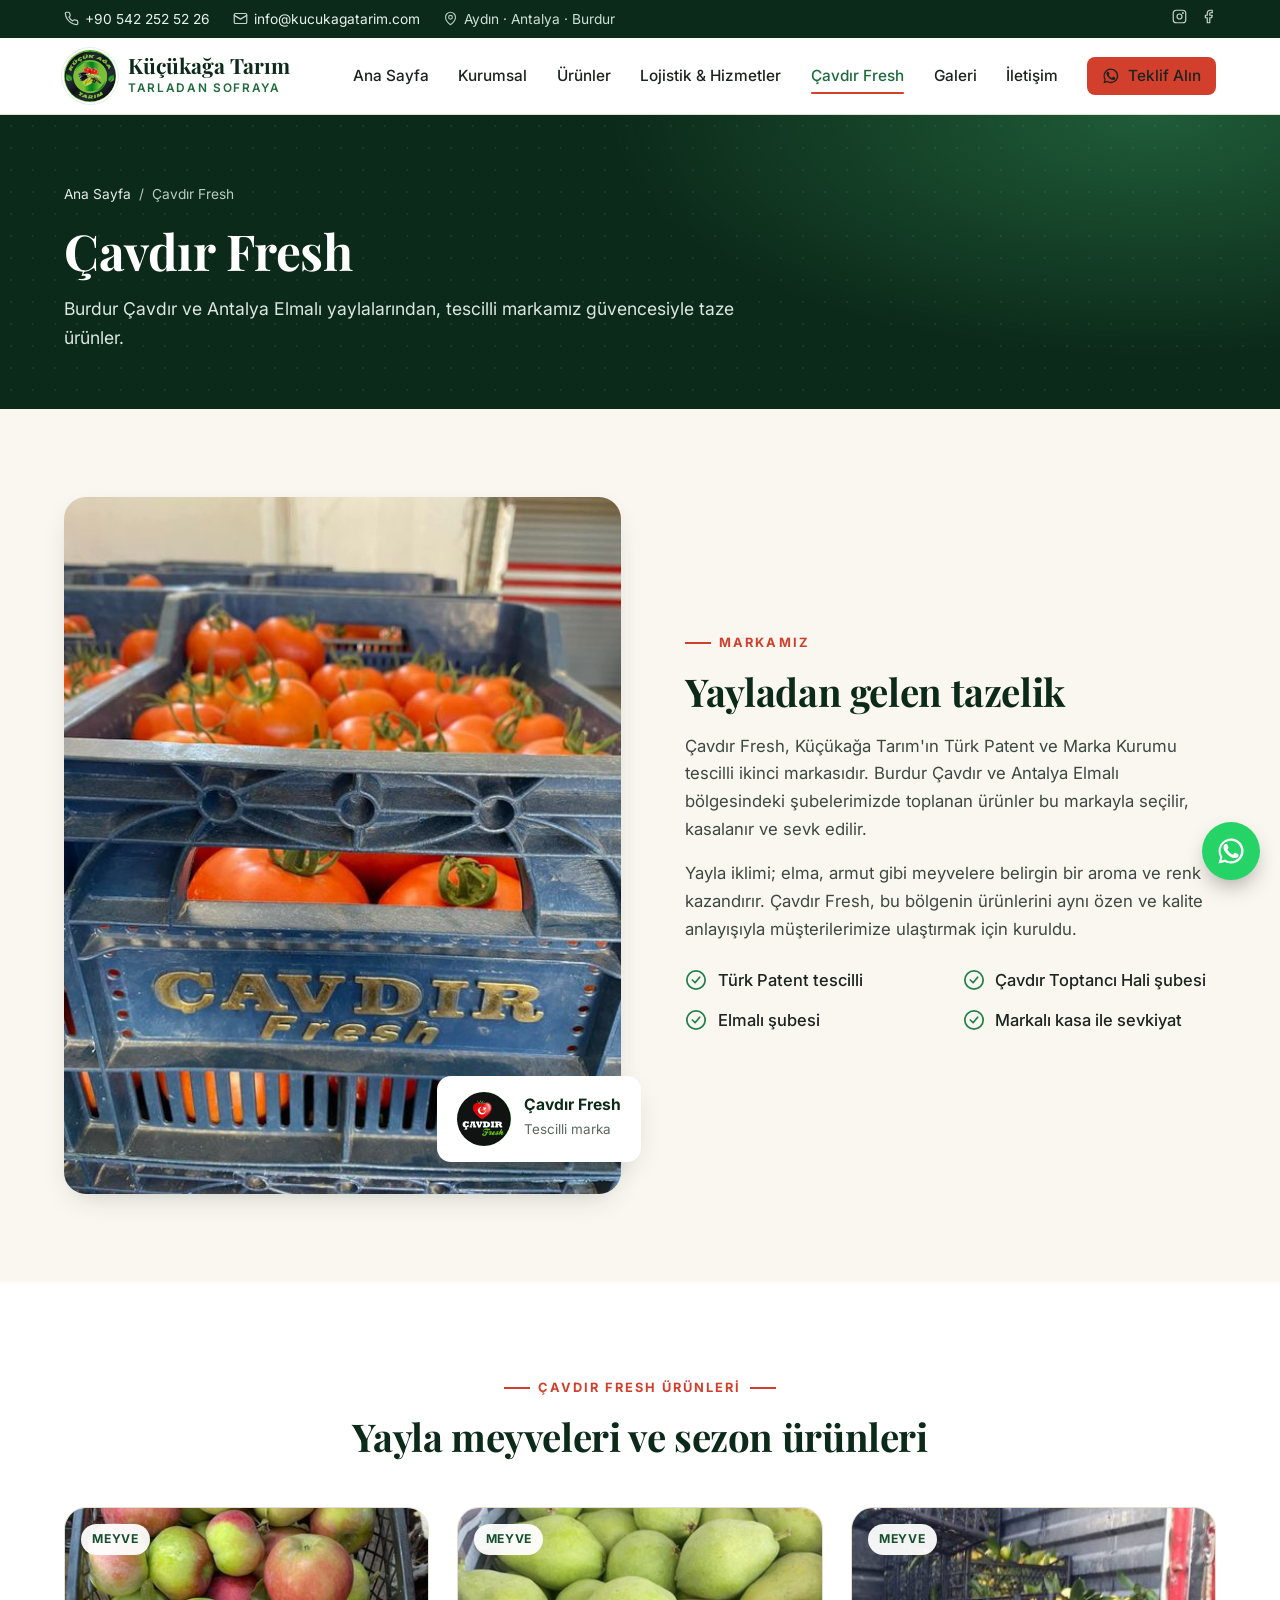
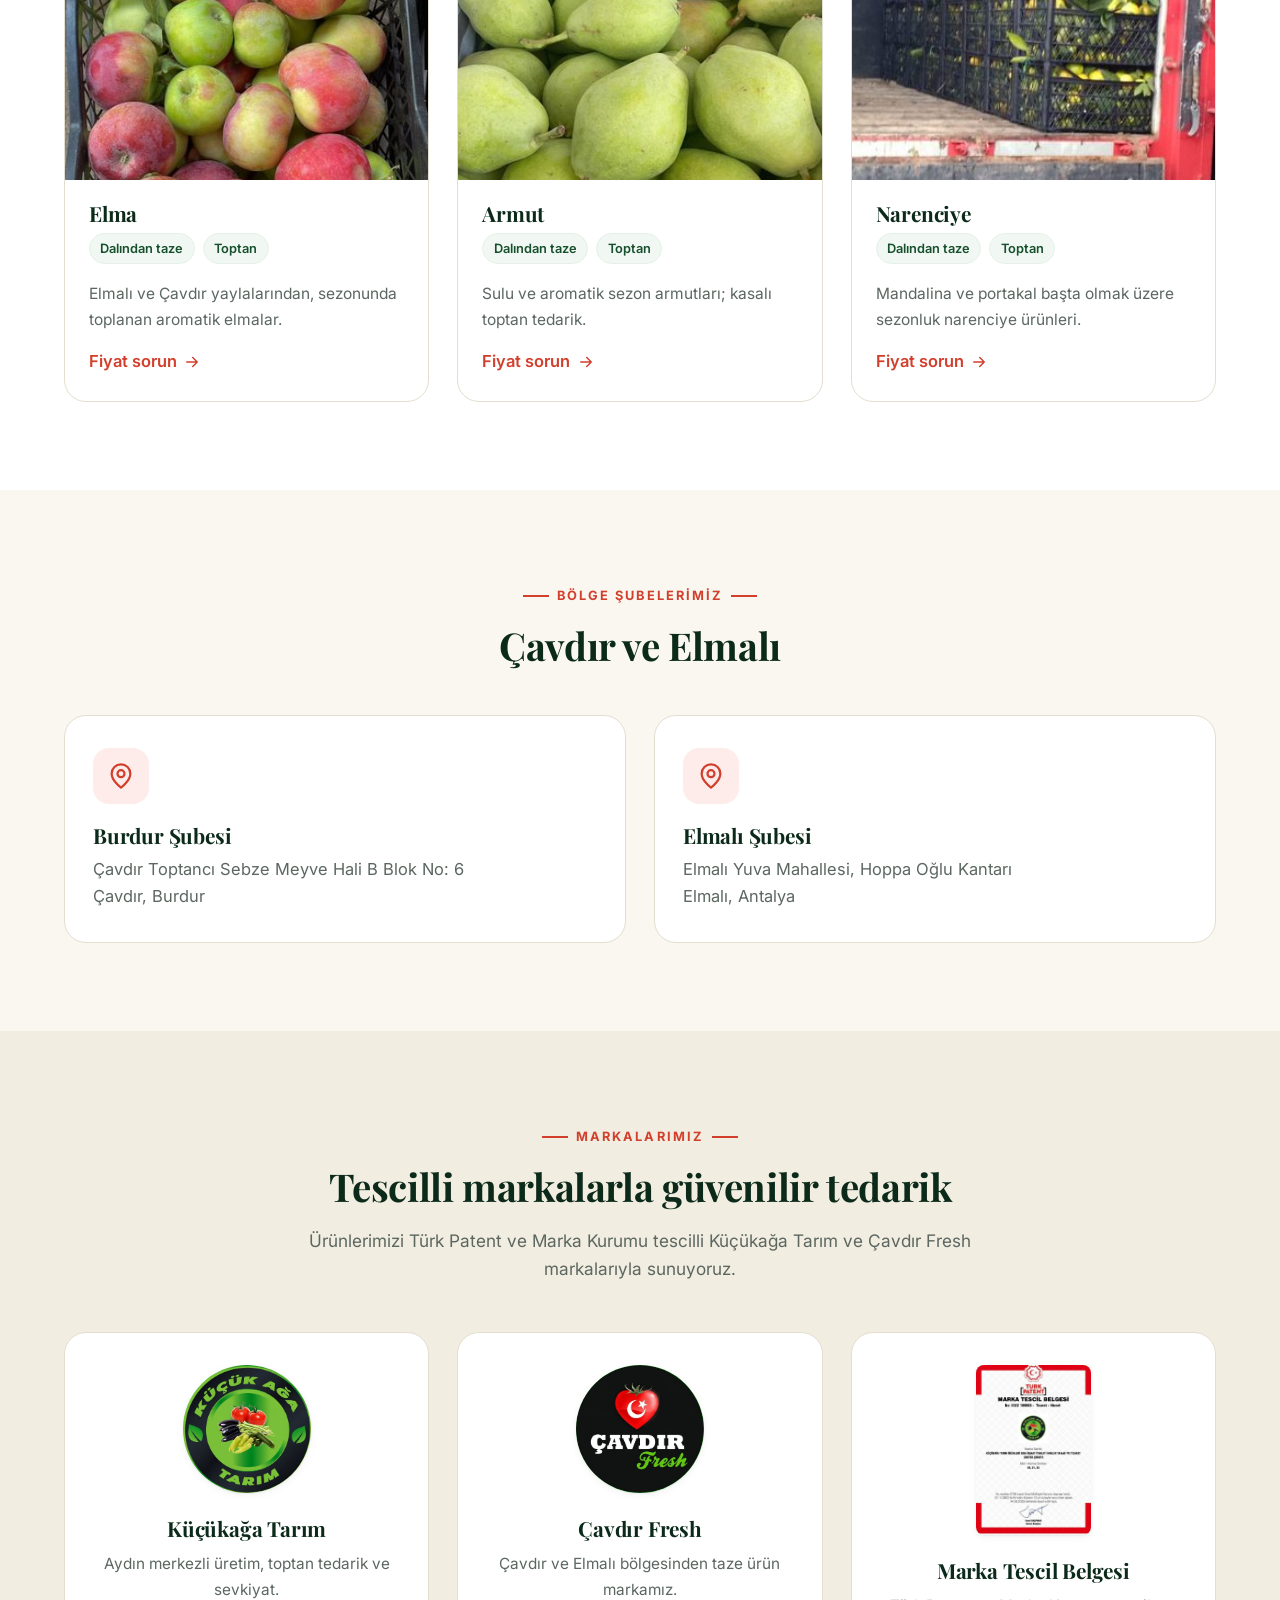
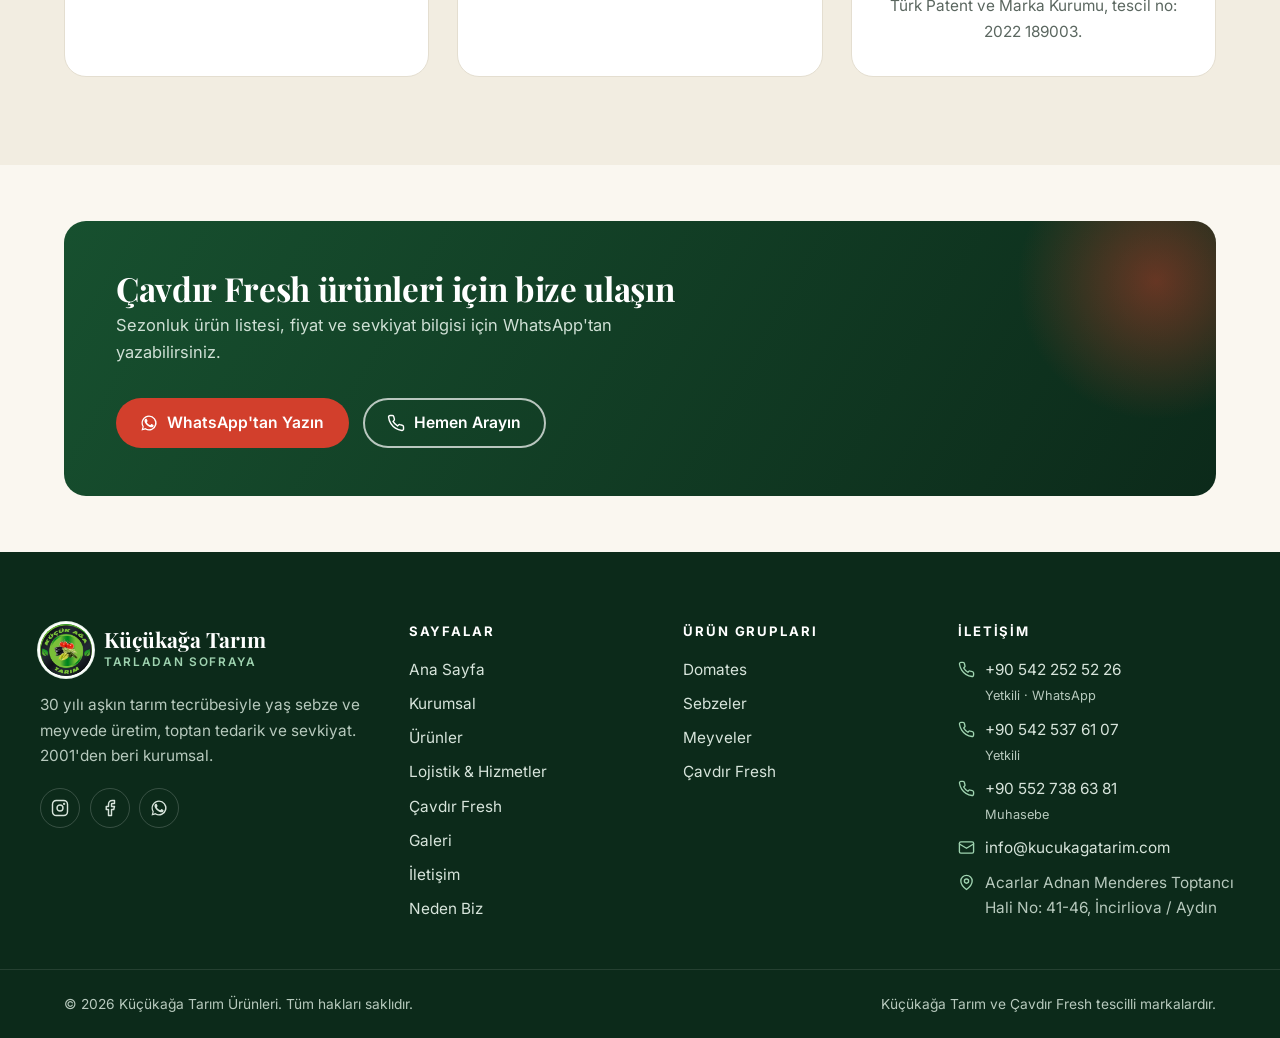
==== cavdir-fresh.html @ b888a911 "Kurumsal kimlik: Çavdır Fresh sayfası, araç filosu, yeni ürünler ve Facebook fotoğrafları - Ana sayf" ====
<!doctype html>
<html lang="tr" class="no-js">
<head>
  <meta charset="utf-8">
  <meta name="viewport" content="width=device-width, initial-scale=1">
  <title>Çavdır Fresh | Küçükağa Tarım&#x27;ın Tescilli Markası</title>
  <meta name="description" content="Çavdır Fresh: Burdur Çavdır ve Antalya Elmalı yaylalarından elma, armut ve sezon ürünleri. Küçükağa Tarım&#x27;ın Türk Patent tescilli markası.">
  <link rel="canonical" href="https://kucukagatarim.com/cavdir-fresh.html">
  <meta property="og:type" content="website">
  <meta property="og:locale" content="tr_TR">
  <meta property="og:site_name" content="Küçükağa Tarım">
  <meta property="og:title" content="Çavdır Fresh | Küçükağa Tarım&#x27;ın Tescilli Markası">
  <meta property="og:description" content="Çavdır Fresh: Burdur Çavdır ve Antalya Elmalı yaylalarından elma, armut ve sezon ürünleri. Küçükağa Tarım&#x27;ın Türk Patent tescilli markası.">
  <meta property="og:url" content="https://kucukagatarim.com/cavdir-fresh.html">
  <meta property="og:image" content="https://kucukagatarim.com/assets/img/cavdir-kasa.jpg">
  <meta name="twitter:card" content="summary_large_image">
  <meta name="theme-color" content="#123d26">
  <link rel="icon" href="logo.ico" sizes="any">
  <link rel="icon" href="assets/img/icon-192.png" type="image/png">
  <link rel="apple-touch-icon" href="assets/img/icon-180.png">
  <link rel="preconnect" href="https://fonts.googleapis.com">
  <link rel="preconnect" href="https://fonts.gstatic.com" crossorigin>
  <link rel="stylesheet" href="https://fonts.googleapis.com/css2?family=Inter:wght@400;500;600;700&family=Playfair+Display:ital,wght@0,600;0,700;1,600&display=swap">
  <link rel="stylesheet" href="assets/css/site.css?v=20261118">
  <script type="application/ld+json">{"@context": "https://schema.org", "@type": "Organization", "name": "Küçükağa Tarım", "legalName": "Küçükağa Tarım Ürünleri Gıda İnşaat İthalat İhracat Sanayi ve Ticaret Ltd. Şti.", "url": "https://kucukagatarim.com/", "logo": "https://kucukagatarim.com/assets/img/logo.jpg", "email": "info@kucukagatarim.com", "foundingDate": "2001", "sameAs": ["https://www.instagram.com/kucuk_aga_tarim.aydin?igsh=cGRrMXJ0emNpb3h1", "https://www.facebook.com/share/18U8bR2U88/"], "contactPoint": [{"@type": "ContactPoint", "telephone": "+90-542-252-52-26", "contactType": "customer service", "areaServed": "TR", "availableLanguage": "Turkish"}], "address": {"@type": "PostalAddress", "streetAddress": "Acarlar Adnan Menderes Toptancı Hali No: 41-46", "addressLocality": "İncirliova", "addressRegion": "Aydın", "addressCountry": "TR"}}</script>
</head>
<body>
<a class="skip" href="#icerik">İçeriğe geç</a>
<div class="topbar">
  <div class="wrap">
    <div class="topbar-items">
      <a href="tel:+905422525226"><svg viewBox="0 0 24 24" fill="none" stroke="currentColor" stroke-width="1.9" stroke-linecap="round" stroke-linejoin="round" aria-hidden="true"><path d="M22 16.9v3a2 2 0 0 1-2.2 2 19.8 19.8 0 0 1-8.6-3.1 19.5 19.5 0 0 1-6-6A19.8 19.8 0 0 1 2.1 4.2 2 2 0 0 1 4.1 2h3a2 2 0 0 1 2 1.7c.1 1 .4 1.9.7 2.8a2 2 0 0 1-.5 2.1L8 9.9a16 16 0 0 0 6 6l1.3-1.3a2 2 0 0 1 2.1-.4c.9.3 1.8.6 2.8.7a2 2 0 0 1 1.7 2Z"/></svg>+90 542 252 52 26</a>
      <a class="topbar-hide-sm" href="mailto:info@kucukagatarim.com"><svg viewBox="0 0 24 24" fill="none" stroke="currentColor" stroke-width="1.9" stroke-linecap="round" stroke-linejoin="round" aria-hidden="true"><rect x="2" y="4" width="20" height="16" rx="2"/><path d="m22 7-10 6L2 7"/></svg>info@kucukagatarim.com</a>
      <span class="topbar-hide-sm"><svg viewBox="0 0 24 24" fill="none" stroke="currentColor" stroke-width="1.9" stroke-linecap="round" stroke-linejoin="round" aria-hidden="true"><path d="M20 10c0 6-8 12-8 12s-8-6-8-12a8 8 0 0 1 16 0Z"/><circle cx="12" cy="10" r="3"/></svg>Aydın · Antalya · Burdur</span>
    </div>
    <div class="topbar-social">
      <a href="https://www.instagram.com/kucuk_aga_tarim.aydin?igsh=cGRrMXJ0emNpb3h1" target="_blank" rel="noopener" aria-label="Instagram"><svg viewBox="0 0 24 24" fill="none" stroke="currentColor" stroke-width="1.9" stroke-linecap="round" stroke-linejoin="round" aria-hidden="true"><rect x="2" y="2" width="20" height="20" rx="5"/><circle cx="12" cy="12" r="4"/><circle cx="17.5" cy="6.5" r=".6" fill="currentColor"/></svg></a>
      <a href="https://www.facebook.com/share/18U8bR2U88/" target="_blank" rel="noopener" aria-label="Facebook"><svg viewBox="0 0 24 24" fill="none" stroke="currentColor" stroke-width="1.9" stroke-linecap="round" stroke-linejoin="round" aria-hidden="true"><path d="M18 2h-3a5 5 0 0 0-5 5v3H7v4h3v8h4v-8h3l1-4h-4V7a1 1 0 0 1 1-1h3z"/></svg></a>
    </div>
  </div>
</div>
<header class="site-header">
  <div class="wrap">
    <a class="brand" href="index.html" aria-label="Küçükağa Tarım ana sayfa">
      <img src="assets/img/logo-sm.jpg" alt="" width="52" height="52">
      <span><span class="brand-name">Küçükağa Tarım</span><span class="brand-sub">Tarladan Sofraya</span></span>
    </a>
    <button class="menu-toggle" type="button" aria-label="Menüyü aç" aria-expanded="false" aria-controls="site-nav"><svg viewBox="0 0 24 24" fill="none" stroke="currentColor" stroke-width="1.9" stroke-linecap="round" stroke-linejoin="round" aria-hidden="true"><path d="M4 6h16M4 12h16M4 18h16"/></svg></button>
    <nav class="nav" id="site-nav" aria-label="Ana menü">
      <a href="index.html">Ana Sayfa</a>
      <a href="hakkimizda.html">Kurumsal</a>
      <a href="urunler.html">Ürünler</a>
      <a href="hizmetler.html">Lojistik & Hizmetler</a>
      <a href="cavdir-fresh.html" aria-current="page">Çavdır Fresh</a>
      <a href="galeri.html">Galeri</a>
      <a href="iletisim.html">İletişim</a>
      <a class="btn btn-primary header-cta" href="https://wa.me/905422525226" target="_blank" rel="noopener"><svg viewBox="0 0 24 24" fill="currentColor" aria-hidden="true"><path d="M17.5 14.4c-.3-.1-1.8-.9-2-1-.3-.1-.5-.1-.7.1-.2.3-.8 1-.9 1.2-.2.2-.3.2-.6.1-.3-.1-1.3-.5-2.4-1.5-.9-.8-1.5-1.8-1.7-2.1-.2-.3 0-.5.1-.6l.4-.5c.2-.2.2-.3.3-.5.1-.2 0-.4 0-.5l-.9-2.2c-.2-.6-.5-.5-.7-.5h-.6c-.2 0-.5.1-.8.4-.3.3-1 1-1 2.5s1.1 2.9 1.2 3.1c.1.2 2.1 3.2 5.1 4.5.7.3 1.3.5 1.7.6.7.2 1.4.2 1.9.1.6-.1 1.8-.7 2-1.4.2-.7.2-1.3.2-1.4-.1-.1-.3-.2-.6-.3Z"/><path d="M12 2a10 10 0 0 0-8.6 15L2 22l5.1-1.3A10 10 0 1 0 12 2Zm0 18.2c-1.6 0-3.1-.4-4.4-1.2l-.3-.2-3 .8.8-3-.2-.3A8.2 8.2 0 1 1 12 20.2Z"/></svg>Teklif Alın</a>
    </nav>
  </div>
</header>
<main id="icerik">
<section class="page-hero">
  <div class="wrap">
    <nav class="breadcrumb" aria-label="Konum"><a href="index.html">Ana Sayfa</a><span aria-hidden="true">/</span><span>Çavdır Fresh</span></nav>
    <h1>Çavdır Fresh</h1>
    <p>Burdur Çavdır ve Antalya Elmalı yaylalarından, tescilli markamız güvencesiyle taze ürünler.</p>
  </div>
</section>
<section class="section">
  <div class="wrap split">
    <div class="split-media reveal">
      <img src="assets/img/cavdir-kasa-sm.jpg" alt="Çavdır Fresh kasalarında ürünler" width="720" height="960" loading="lazy" decoding="async">
      <div class="media-card">
        <img src="assets/img/cavdir-fresh-logo-sm.jpg" alt="Çavdır Fresh" width="54" height="54" loading="lazy" decoding="async">
        <div><strong>Çavdır Fresh</strong><span>Tescilli marka</span></div>
      </div>
    </div>
    <div class="split-body reveal">
      <span class="eyebrow">Markamız</span>
      <h2>Yayladan gelen tazelik</h2>
      <p>Çavdır Fresh, Küçükağa Tarım'ın Türk Patent ve Marka Kurumu tescilli ikinci markasıdır. Burdur Çavdır ve Antalya Elmalı bölgesindeki şubelerimizde toplanan ürünler bu markayla seçilir, kasalanır ve sevk edilir.</p>
      <p>Yayla iklimi; elma, armut gibi meyvelere belirgin bir aroma ve renk kazandırır. Çavdır Fresh, bu bölgenin ürünlerini aynı özen ve kalite anlayışıyla müşterilerimize ulaştırmak için kuruldu.</p>
      <ul class="checks">
        <li><svg viewBox="0 0 24 24" fill="none" stroke="currentColor" stroke-width="1.9" stroke-linecap="round" stroke-linejoin="round" aria-hidden="true"><circle cx="12" cy="12" r="10"/><path d="m8 12 3 3 5-6"/></svg>Türk Patent tescilli</li>
        <li><svg viewBox="0 0 24 24" fill="none" stroke="currentColor" stroke-width="1.9" stroke-linecap="round" stroke-linejoin="round" aria-hidden="true"><circle cx="12" cy="12" r="10"/><path d="m8 12 3 3 5-6"/></svg>Çavdır Toptancı Hali şubesi</li>
        <li><svg viewBox="0 0 24 24" fill="none" stroke="currentColor" stroke-width="1.9" stroke-linecap="round" stroke-linejoin="round" aria-hidden="true"><circle cx="12" cy="12" r="10"/><path d="m8 12 3 3 5-6"/></svg>Elmalı şubesi</li>
        <li><svg viewBox="0 0 24 24" fill="none" stroke="currentColor" stroke-width="1.9" stroke-linecap="round" stroke-linejoin="round" aria-hidden="true"><circle cx="12" cy="12" r="10"/><path d="m8 12 3 3 5-6"/></svg>Markalı kasa ile sevkiyat</li>
      </ul>
    </div>
  </div>
</section>
<section class="section section-alt">
  <div class="wrap">
    <div class="section-head center reveal">
      <span class="eyebrow">Çavdır Fresh ürünleri</span>
      <h2>Yayla meyveleri ve sezon ürünleri</h2>
    </div>
    <div class="grid grid-3">
      <article class="product reveal" id="elma">
        <div class="product-img" data-full="assets/img/elma.jpg" data-caption="Elma">
          <img src="assets/img/elma-sm.jpg" alt="Elma" width="720" height="960" loading="lazy" decoding="async">
          <span class="tag">Meyve</span>
        </div>
        <div class="product-body">
          <h3>Elma</h3>
          <div class="product-meta"><span class="chip">Dalından taze</span><span class="chip">Toptan</span></div>
          <p>Elmalı ve Çavdır yaylalarından, sezonunda toplanan aromatik elmalar.</p>
          <a class="product-link" href="https://wa.me/905422525226?text=Elma%20için%20fiyat%20bilgisi%20almak%20istiyorum." target="_blank" rel="noopener">Fiyat sorun <svg viewBox="0 0 24 24" fill="none" stroke="currentColor" stroke-width="1.9" stroke-linecap="round" stroke-linejoin="round" aria-hidden="true"><path d="M5 12h14M13 6l6 6-6 6"/></svg></a>
        </div>
      </article>
      <article class="product reveal" id="armut">
        <div class="product-img" data-full="assets/img/armut.jpg" data-caption="Armut">
          <img src="assets/img/armut-sm.jpg" alt="Armut" width="720" height="960" loading="lazy" decoding="async">
          <span class="tag">Meyve</span>
        </div>
        <div class="product-body">
          <h3>Armut</h3>
          <div class="product-meta"><span class="chip">Dalından taze</span><span class="chip">Toptan</span></div>
          <p>Sulu ve aromatik sezon armutları; kasalı toptan tedarik.</p>
          <a class="product-link" href="https://wa.me/905422525226?text=Armut%20için%20fiyat%20bilgisi%20almak%20istiyorum." target="_blank" rel="noopener">Fiyat sorun <svg viewBox="0 0 24 24" fill="none" stroke="currentColor" stroke-width="1.9" stroke-linecap="round" stroke-linejoin="round" aria-hidden="true"><path d="M5 12h14M13 6l6 6-6 6"/></svg></a>
        </div>
      </article>
      <article class="product reveal" id="narenciye-tir">
        <div class="product-img" data-full="assets/img/narenciye-tir.jpg" data-caption="Narenciye">
          <img src="assets/img/narenciye-tir-sm.jpg" alt="Narenciye" width="720" height="960" loading="lazy" decoding="async">
          <span class="tag">Meyve</span>
        </div>
        <div class="product-body">
          <h3>Narenciye</h3>
          <div class="product-meta"><span class="chip">Dalından taze</span><span class="chip">Toptan</span></div>
          <p>Mandalina ve portakal başta olmak üzere sezonluk narenciye ürünleri.</p>
          <a class="product-link" href="https://wa.me/905422525226?text=Narenciye%20için%20fiyat%20bilgisi%20almak%20istiyorum." target="_blank" rel="noopener">Fiyat sorun <svg viewBox="0 0 24 24" fill="none" stroke="currentColor" stroke-width="1.9" stroke-linecap="round" stroke-linejoin="round" aria-hidden="true"><path d="M5 12h14M13 6l6 6-6 6"/></svg></a>
        </div>
      </article>
    </div>
  </div>
</section>
<section class="section">
  <div class="wrap">
    <div class="section-head center reveal">
      <span class="eyebrow">Bölge şubelerimiz</span>
      <h2>Çavdır ve Elmalı</h2>
    </div>
    <div class="grid grid-2">
      <div class="feature reveal">
        <div class="icon red"><svg viewBox="0 0 24 24" fill="none" stroke="currentColor" stroke-width="1.9" stroke-linecap="round" stroke-linejoin="round" aria-hidden="true"><path d="M20 10c0 6-8 12-8 12s-8-6-8-12a8 8 0 0 1 16 0Z"/><circle cx="12" cy="10" r="3"/></svg></div>
        <h3>Burdur Şubesi</h3>
        <p>Çavdır Toptancı Sebze Meyve Hali B Blok No: 6<br>Çavdır, Burdur</p>
      </div>
      <div class="feature reveal">
        <div class="icon red"><svg viewBox="0 0 24 24" fill="none" stroke="currentColor" stroke-width="1.9" stroke-linecap="round" stroke-linejoin="round" aria-hidden="true"><path d="M20 10c0 6-8 12-8 12s-8-6-8-12a8 8 0 0 1 16 0Z"/><circle cx="12" cy="10" r="3"/></svg></div>
        <h3>Elmalı Şubesi</h3>
        <p>Elmalı Yuva Mahallesi, Hoppa Oğlu Kantarı<br>Elmalı, Antalya</p>
      </div>
    </div>
  </div>
</section>
<section class="section section-sand">
  <div class="wrap">
    <div class="section-head center reveal">
      <span class="eyebrow">Markalarımız</span>
      <h2>Tescilli markalarla güvenilir tedarik</h2>
      <p>Ürünlerimizi Türk Patent ve Marka Kurumu tescilli Küçükağa Tarım ve Çavdır Fresh markalarıyla sunuyoruz.</p>
    </div>
    <div class="brands">
      <div class="brand-card reveal">
        <img src="assets/img/logo-sm.jpg" alt="Küçükağa Tarım logosu" width="128" height="128" loading="lazy" decoding="async">
        <h3>Küçükağa Tarım</h3>
        <p>Aydın merkezli üretim, toptan tedarik ve sevkiyat.</p>
      </div>
      <div class="brand-card reveal">
        <img src="assets/img/cavdir-fresh-logo-sm.jpg" alt="Çavdır Fresh logosu" width="128" height="128" loading="lazy" decoding="async">
        <h3>Çavdır Fresh</h3>
        <p>Çavdır ve Elmalı bölgesinden taze ürün markamız.</p>
      </div>
      <div class="brand-card doc reveal">
        <span data-full="assets/img/marka-tescil-belgesi.jpg" data-caption="Türk Patent marka tescil belgesi"><img src="assets/img/marka-tescil-belgesi-sm.jpg" alt="Türk Patent marka tescil belgesi" width="490" height="720" loading="lazy" decoding="async"></span>
        <h3>Marka Tescil Belgesi</h3>
        <p>Türk Patent ve Marka Kurumu, tescil no: 2022 189003.</p>
      </div>
    </div>
  </div>
</section>
<section class="section-sm">
  <div class="wrap">
    <div class="cta-band reveal">
      <div>
        <h2>Çavdır Fresh ürünleri için bize ulaşın</h2>
        <p>Sezonluk ürün listesi, fiyat ve sevkiyat bilgisi için WhatsApp'tan yazabilirsiniz.</p>
      </div>
      <div class="hero-actions">
        <a class="btn btn-primary" href="https://wa.me/905422525226" target="_blank" rel="noopener"><svg viewBox="0 0 24 24" fill="currentColor" aria-hidden="true"><path d="M17.5 14.4c-.3-.1-1.8-.9-2-1-.3-.1-.5-.1-.7.1-.2.3-.8 1-.9 1.2-.2.2-.3.2-.6.1-.3-.1-1.3-.5-2.4-1.5-.9-.8-1.5-1.8-1.7-2.1-.2-.3 0-.5.1-.6l.4-.5c.2-.2.2-.3.3-.5.1-.2 0-.4 0-.5l-.9-2.2c-.2-.6-.5-.5-.7-.5h-.6c-.2 0-.5.1-.8.4-.3.3-1 1-1 2.5s1.1 2.9 1.2 3.1c.1.2 2.1 3.2 5.1 4.5.7.3 1.3.5 1.7.6.7.2 1.4.2 1.9.1.6-.1 1.8-.7 2-1.4.2-.7.2-1.3.2-1.4-.1-.1-.3-.2-.6-.3Z"/><path d="M12 2a10 10 0 0 0-8.6 15L2 22l5.1-1.3A10 10 0 1 0 12 2Zm0 18.2c-1.6 0-3.1-.4-4.4-1.2l-.3-.2-3 .8.8-3-.2-.3A8.2 8.2 0 1 1 12 20.2Z"/></svg>WhatsApp'tan Yazın</a>
        <a class="btn btn-ghost" href="tel:+905422525226"><svg viewBox="0 0 24 24" fill="none" stroke="currentColor" stroke-width="1.9" stroke-linecap="round" stroke-linejoin="round" aria-hidden="true"><path d="M22 16.9v3a2 2 0 0 1-2.2 2 19.8 19.8 0 0 1-8.6-3.1 19.5 19.5 0 0 1-6-6A19.8 19.8 0 0 1 2.1 4.2 2 2 0 0 1 4.1 2h3a2 2 0 0 1 2 1.7c.1 1 .4 1.9.7 2.8a2 2 0 0 1-.5 2.1L8 9.9a16 16 0 0 0 6 6l1.3-1.3a2 2 0 0 1 2.1-.4c.9.3 1.8.6 2.8.7a2 2 0 0 1 1.7 2Z"/></svg>Hemen Arayın</a>
      </div>
    </div>
  </div>
</section>
</main>
<footer class="site-footer">
  <div class="wrap footer-main">
    <div class="footer-brand">
      <a class="brand" href="index.html">
        <img src="assets/img/logo-sm.jpg" alt="" width="52" height="52" loading="lazy">
        <span><span class="brand-name">Küçükağa Tarım</span><span class="brand-sub">Tarladan Sofraya</span></span>
      </a>
      <p>30 yılı aşkın tarım tecrübesiyle yaş sebze ve meyvede üretim, toptan tedarik ve sevkiyat. 2001'den beri kurumsal.</p>
      <div class="social">
        <a href="https://www.instagram.com/kucuk_aga_tarim.aydin?igsh=cGRrMXJ0emNpb3h1" target="_blank" rel="noopener" aria-label="Instagram"><svg viewBox="0 0 24 24" fill="none" stroke="currentColor" stroke-width="1.9" stroke-linecap="round" stroke-linejoin="round" aria-hidden="true"><rect x="2" y="2" width="20" height="20" rx="5"/><circle cx="12" cy="12" r="4"/><circle cx="17.5" cy="6.5" r=".6" fill="currentColor"/></svg></a>
        <a href="https://www.facebook.com/share/18U8bR2U88/" target="_blank" rel="noopener" aria-label="Facebook"><svg viewBox="0 0 24 24" fill="none" stroke="currentColor" stroke-width="1.9" stroke-linecap="round" stroke-linejoin="round" aria-hidden="true"><path d="M18 2h-3a5 5 0 0 0-5 5v3H7v4h3v8h4v-8h3l1-4h-4V7a1 1 0 0 1 1-1h3z"/></svg></a>
        <a href="https://wa.me/905422525226" target="_blank" rel="noopener" aria-label="WhatsApp"><svg viewBox="0 0 24 24" fill="currentColor" aria-hidden="true"><path d="M17.5 14.4c-.3-.1-1.8-.9-2-1-.3-.1-.5-.1-.7.1-.2.3-.8 1-.9 1.2-.2.2-.3.2-.6.1-.3-.1-1.3-.5-2.4-1.5-.9-.8-1.5-1.8-1.7-2.1-.2-.3 0-.5.1-.6l.4-.5c.2-.2.2-.3.3-.5.1-.2 0-.4 0-.5l-.9-2.2c-.2-.6-.5-.5-.7-.5h-.6c-.2 0-.5.1-.8.4-.3.3-1 1-1 2.5s1.1 2.9 1.2 3.1c.1.2 2.1 3.2 5.1 4.5.7.3 1.3.5 1.7.6.7.2 1.4.2 1.9.1.6-.1 1.8-.7 2-1.4.2-.7.2-1.3.2-1.4-.1-.1-.3-.2-.6-.3Z"/><path d="M12 2a10 10 0 0 0-8.6 15L2 22l5.1-1.3A10 10 0 1 0 12 2Zm0 18.2c-1.6 0-3.1-.4-4.4-1.2l-.3-.2-3 .8.8-3-.2-.3A8.2 8.2 0 1 1 12 20.2Z"/></svg></a>
      </div>
    </div>
    <div>
      <h4>Sayfalar</h4>
      <ul><li><a href="index.html">Ana Sayfa</a></li><li><a href="hakkimizda.html">Kurumsal</a></li><li><a href="urunler.html">Ürünler</a></li><li><a href="hizmetler.html">Lojistik & Hizmetler</a></li><li><a href="cavdir-fresh.html">Çavdır Fresh</a></li><li><a href="galeri.html">Galeri</a></li><li><a href="iletisim.html">İletişim</a></li><li><a href="neden-biz.html">Neden Biz</a></li></ul>
    </div>
    <div>
      <h4>Ürün Grupları</h4>
      <ul><li><a href="urunler.html#domates">Domates</a></li><li><a href="urunler.html#sebze">Sebzeler</a></li><li><a href="urunler.html#meyve">Meyveler</a></li><li><a href="cavdir-fresh.html">Çavdır Fresh</a></li></ul>
    </div>
    <div>
      <h4>İletişim</h4>
      <ul class="footer-contact">
        <li><svg viewBox="0 0 24 24" fill="none" stroke="currentColor" stroke-width="1.9" stroke-linecap="round" stroke-linejoin="round" aria-hidden="true"><path d="M22 16.9v3a2 2 0 0 1-2.2 2 19.8 19.8 0 0 1-8.6-3.1 19.5 19.5 0 0 1-6-6A19.8 19.8 0 0 1 2.1 4.2 2 2 0 0 1 4.1 2h3a2 2 0 0 1 2 1.7c.1 1 .4 1.9.7 2.8a2 2 0 0 1-.5 2.1L8 9.9a16 16 0 0 0 6 6l1.3-1.3a2 2 0 0 1 2.1-.4c.9.3 1.8.6 2.8.7a2 2 0 0 1 1.7 2Z"/></svg><span><a href="tel:+905422525226">+90 542 252 52 26</a><br><small>Yetkili · WhatsApp</small></span></li><li><svg viewBox="0 0 24 24" fill="none" stroke="currentColor" stroke-width="1.9" stroke-linecap="round" stroke-linejoin="round" aria-hidden="true"><path d="M22 16.9v3a2 2 0 0 1-2.2 2 19.8 19.8 0 0 1-8.6-3.1 19.5 19.5 0 0 1-6-6A19.8 19.8 0 0 1 2.1 4.2 2 2 0 0 1 4.1 2h3a2 2 0 0 1 2 1.7c.1 1 .4 1.9.7 2.8a2 2 0 0 1-.5 2.1L8 9.9a16 16 0 0 0 6 6l1.3-1.3a2 2 0 0 1 2.1-.4c.9.3 1.8.6 2.8.7a2 2 0 0 1 1.7 2Z"/></svg><span><a href="tel:+905425376107">+90 542 537 61 07</a><br><small>Yetkili</small></span></li><li><svg viewBox="0 0 24 24" fill="none" stroke="currentColor" stroke-width="1.9" stroke-linecap="round" stroke-linejoin="round" aria-hidden="true"><path d="M22 16.9v3a2 2 0 0 1-2.2 2 19.8 19.8 0 0 1-8.6-3.1 19.5 19.5 0 0 1-6-6A19.8 19.8 0 0 1 2.1 4.2 2 2 0 0 1 4.1 2h3a2 2 0 0 1 2 1.7c.1 1 .4 1.9.7 2.8a2 2 0 0 1-.5 2.1L8 9.9a16 16 0 0 0 6 6l1.3-1.3a2 2 0 0 1 2.1-.4c.9.3 1.8.6 2.8.7a2 2 0 0 1 1.7 2Z"/></svg><span><a href="tel:+905527386381">+90 552 738 63 81</a><br><small>Muhasebe</small></span></li>
        <li><svg viewBox="0 0 24 24" fill="none" stroke="currentColor" stroke-width="1.9" stroke-linecap="round" stroke-linejoin="round" aria-hidden="true"><rect x="2" y="4" width="20" height="16" rx="2"/><path d="m22 7-10 6L2 7"/></svg><a href="mailto:info@kucukagatarim.com">info@kucukagatarim.com</a></li>
        <li><svg viewBox="0 0 24 24" fill="none" stroke="currentColor" stroke-width="1.9" stroke-linecap="round" stroke-linejoin="round" aria-hidden="true"><path d="M20 10c0 6-8 12-8 12s-8-6-8-12a8 8 0 0 1 16 0Z"/><circle cx="12" cy="10" r="3"/></svg><span>Acarlar Adnan Menderes Toptancı Hali No: 41-46, İncirliova / Aydın</span></li>
      </ul>
    </div>
  </div>
  <div class="footer-bottom">
    <div class="wrap">
      <span>© <span data-year>2026</span> Küçükağa Tarım Ürünleri. Tüm hakları saklıdır.</span>
      <span>Küçükağa Tarım ve Çavdır Fresh tescilli markalardır.</span>
    </div>
  </div>
</footer>
<a class="wa-float" href="https://wa.me/905422525226" target="_blank" rel="noopener" aria-label="WhatsApp ile yazın"><svg viewBox="0 0 24 24" fill="currentColor" aria-hidden="true"><path d="M17.5 14.4c-.3-.1-1.8-.9-2-1-.3-.1-.5-.1-.7.1-.2.3-.8 1-.9 1.2-.2.2-.3.2-.6.1-.3-.1-1.3-.5-2.4-1.5-.9-.8-1.5-1.8-1.7-2.1-.2-.3 0-.5.1-.6l.4-.5c.2-.2.2-.3.3-.5.1-.2 0-.4 0-.5l-.9-2.2c-.2-.6-.5-.5-.7-.5h-.6c-.2 0-.5.1-.8.4-.3.3-1 1-1 2.5s1.1 2.9 1.2 3.1c.1.2 2.1 3.2 5.1 4.5.7.3 1.3.5 1.7.6.7.2 1.4.2 1.9.1.6-.1 1.8-.7 2-1.4.2-.7.2-1.3.2-1.4-.1-.1-.3-.2-.6-.3Z"/><path d="M12 2a10 10 0 0 0-8.6 15L2 22l5.1-1.3A10 10 0 1 0 12 2Zm0 18.2c-1.6 0-3.1-.4-4.4-1.2l-.3-.2-3 .8.8-3-.2-.3A8.2 8.2 0 1 1 12 20.2Z"/></svg></a>
<script src="assets/js/site.js?v=20261118" defer></script>
</body>
</html>
---- assets/css/site.css ----
/* Küçükağa Tarım — ortak site stili */
:root {
  --green-950: #0c2a1a;
  --green-900: #123d26;
  --green-800: #17502f;
  --green-700: #1e6b3c;
  --green-600: #24804a;
  --green-100: #e5f1e8;
  --green-50: #f1f7f2;
  --tomato: #d23f2c;
  --tomato-dark: #b0321f;
  --cream: #faf7f0;
  --sand: #f2ede1;
  --ink: #1b241f;
  --muted: #5b6760;
  --line: #e4ded0;
  --white: #fff;
  --radius: 14px;
  --radius-lg: 22px;
  --shadow-sm: 0 1px 2px rgba(16, 40, 26, .06), 0 2px 8px rgba(16, 40, 26, .05);
  --shadow-md: 0 10px 30px -12px rgba(16, 40, 26, .25);
  --serif: "Playfair Display", Georgia, "Times New Roman", serif;
  --sans: "Inter", system-ui, -apple-system, "Segoe UI", Roboto, Arial, sans-serif;
  --wrap: 1200px;
  --header-h: 76px;
}

*, *::before, *::after { box-sizing: border-box; }
html { scroll-behavior: smooth; -webkit-text-size-adjust: 100%; }
body {
  margin: 0;
  font-family: var(--sans);
  font-size: 16.5px;
  line-height: 1.65;
  color: var(--ink);
  background: var(--cream);
  -webkit-font-smoothing: antialiased;
}
img { max-width: 100%; height: auto; display: block; }
a { color: var(--green-700); text-decoration: none; }
a:hover { color: var(--green-900); }
h1, h2, h3, h4 { font-family: var(--serif); font-weight: 700; line-height: 1.15; margin: 0 0 .5em; color: var(--green-950); letter-spacing: -.01em; }
h1 { font-size: clamp(2.2rem, 4.6vw, 3.9rem); }
h2 { font-size: clamp(1.75rem, 3vw, 2.6rem); }
h3 { font-size: 1.3rem; }
p { margin: 0 0 1em; }
:focus-visible { outline: 3px solid var(--tomato); outline-offset: 2px; border-radius: 4px; }

.wrap { width: 100%; max-width: var(--wrap); margin: 0 auto; padding: 0 1.5rem; }
.skip { position: absolute; left: -999px; top: 0; background: var(--white); padding: .6rem 1rem; z-index: 2000; }
.skip:focus { left: 1rem; top: 1rem; }

/* ---------- Buttons ---------- */
.btn {
  display: inline-flex; align-items: center; justify-content: center; gap: .55rem;
  padding: .85rem 1.4rem; border-radius: 999px; font-weight: 600; font-size: .98rem;
  border: 2px solid transparent; cursor: pointer; transition: background .2s, color .2s, border-color .2s, transform .2s;
  line-height: 1.2; white-space: nowrap;
}
.btn svg { width: 1.15em; height: 1.15em; flex: none; }
.btn:hover { transform: translateY(-1px); }
.btn-primary { background: var(--tomato); color: var(--white); }
.btn-primary:hover { background: var(--tomato-dark); color: var(--white); }
.btn-green { background: var(--green-700); color: var(--white); }
.btn-green:hover { background: var(--green-800); color: var(--white); }
.btn-ghost { border-color: rgba(255,255,255,.7); color: var(--white); }
.btn-ghost:hover { background: rgba(255,255,255,.12); color: var(--white); }
.btn-outline { border-color: var(--green-700); color: var(--green-700); }
.btn-outline:hover { background: var(--green-700); color: var(--white); }

/* ---------- Top bar & header ---------- */
.topbar { background: var(--green-950); color: #cfe0d5; font-size: .86rem; }
.topbar .wrap { display: flex; justify-content: space-between; align-items: center; gap: 1rem; min-height: 38px; }
.topbar a { color: #e8f2eb; }
.topbar a:hover { color: var(--white); }
.topbar-items { display: flex; gap: 1.4rem; flex-wrap: wrap; }
.topbar-items span, .topbar-items a { display: inline-flex; align-items: center; gap: .4rem; }
.topbar svg { width: 15px; height: 15px; opacity: .85; }
.topbar-social { display: flex; gap: .9rem; }

.site-header {
  position: sticky; top: 0; z-index: 1000;
  background: rgba(255,255,255,.96);
  backdrop-filter: saturate(160%) blur(10px);
  -webkit-backdrop-filter: saturate(160%) blur(10px);
  border-bottom: 1px solid var(--line);
  transition: box-shadow .2s;
}
.site-header.scrolled { box-shadow: 0 6px 24px -14px rgba(0,0,0,.3); }
.site-header .wrap { display: flex; align-items: center; justify-content: space-between; gap: 1.5rem; height: var(--header-h); }
.brand { display: flex; align-items: center; gap: .75rem; color: var(--green-950); }
.brand img { width: 52px; height: 52px; border-radius: 50%; object-fit: cover; box-shadow: 0 0 0 2px var(--white), 0 0 0 3px var(--green-100); }
.brand-name { font-family: var(--serif); font-weight: 700; font-size: 1.32rem; line-height: 1.1; display: block; }
.brand-sub { display: block; font-size: .74rem; letter-spacing: .14em; text-transform: uppercase; color: var(--green-700); font-weight: 600; margin-top: 2px; }

.nav { display: flex; align-items: center; gap: .25rem; }
.nav a {
  color: var(--ink); font-weight: 500; font-size: .96rem; padding: .5rem .8rem; border-radius: 8px; position: relative;
}
.nav a:hover { color: var(--green-700); background: var(--green-50); }
.nav a[aria-current="page"] { color: var(--green-700); }
.nav a[aria-current="page"]::after {
  content: ""; position: absolute; left: .8rem; right: .8rem; bottom: .15rem; height: 2px; background: var(--tomato); border-radius: 2px;
}
.header-cta { margin-left: .75rem; padding: .7rem 1.15rem; font-size: .92rem; }
.menu-toggle {
  display: none; background: none; border: 1px solid var(--line); border-radius: 10px; width: 46px; height: 46px;
  align-items: center; justify-content: center; cursor: pointer; color: var(--green-950);
}
.menu-toggle svg { width: 24px; height: 24px; }

@media (max-width: 1040px) {
  .menu-toggle { display: inline-flex; }
  .nav {
    position: fixed; inset: var(--header-h) 0 auto 0; flex-direction: column; align-items: stretch; gap: 0;
    background: var(--white); border-bottom: 1px solid var(--line); padding: .5rem 1.5rem 1.25rem;
    box-shadow: 0 18px 30px -18px rgba(0,0,0,.35);
    transform: translateY(-8px); opacity: 0; visibility: hidden; transition: opacity .2s, transform .2s, visibility .2s;
    max-height: calc(100vh - var(--header-h)); overflow-y: auto;
  }
  .nav.open { transform: none; opacity: 1; visibility: visible; }
  .nav a { padding: .9rem .25rem; border-bottom: 1px solid var(--line); border-radius: 0; font-size: 1.05rem; }
  .nav a[aria-current="page"]::after { display: none; }
  .nav a[aria-current="page"] { font-weight: 700; }
  .nav a.header-cta { margin: 1rem 0 0; border-radius: 999px; border-bottom: 0; padding: .95rem 1.2rem; color: var(--white); }
  .topbar-hide-sm { display: none !important; }
}
@media (max-width: 560px) {
  .brand-name { font-size: 1.15rem; }
  .brand img { width: 44px; height: 44px; }
  .topbar-social { display: none; }
}

/* ---------- Hero ---------- */
.hero {
  position: relative; color: var(--white); overflow: hidden; isolation: isolate;
  background: radial-gradient(1200px 600px at 85% 20%, #1f5c38 0%, transparent 60%), var(--green-950);
}
.hero::before {
  content: ""; position: absolute; inset: 0; z-index: -1; opacity: .06;
  background-image: radial-gradient(#fff 1px, transparent 1px); background-size: 22px 22px;
}
.hero .wrap { display: grid; grid-template-columns: 1.1fr .9fr; gap: 3.5rem; align-items: center; padding-top: 4.5rem; padding-bottom: 4.5rem; }
.hero-inner { max-width: 620px; }
.hero-media { position: relative; height: 560px; }
.hero-media img { position: absolute; object-fit: cover; border-radius: var(--radius-lg); box-shadow: 0 30px 60px -25px rgba(0,0,0,.6); }
.hero-media .m1 { right: 0; top: 0; width: 72%; height: 88%; }
.hero-media .m2 { left: 0; bottom: 0; width: 46%; height: 52%; border: 6px solid var(--green-950); }
.hero-media .seal {
  position: absolute; left: 6%; top: 8%; width: 112px; height: 112px; border-radius: 50%; border: 5px solid var(--green-950);
  box-shadow: 0 12px 30px -10px rgba(0,0,0,.6); object-fit: cover;
}
@media (max-width: 960px) {
  .hero .wrap { grid-template-columns: 1fr; padding-top: 3rem; padding-bottom: 3rem; }
  .hero-media { height: 380px; }
}
@media (max-width: 520px) {
  .hero-media { height: 300px; }
  .hero-media .seal { width: 80px; height: 80px; }
}
.eyebrow {
  display: inline-flex; align-items: center; gap: .5rem; font-size: .8rem; letter-spacing: .16em; text-transform: uppercase;
  font-weight: 700; color: var(--tomato); margin-bottom: 1rem;
}
.eyebrow::before { content: ""; width: 26px; height: 2px; background: currentColor; }
.hero .eyebrow { color: #ffb4a8; }
.hero h1 { color: var(--white); margin-bottom: .45em; }
.hero h1 em { font-style: italic; color: #ffcfc6; }
.hero p.lead { font-size: 1.16rem; color: #e3ece6; max-width: 34em; margin-bottom: 2rem; }
.hero-actions { display: flex; gap: .9rem; flex-wrap: wrap; }
.hero-badges { display: flex; gap: 1.5rem 2rem; flex-wrap: wrap; margin-top: 2.6rem; padding-top: 1.6rem; border-top: 1px solid rgba(255,255,255,.18); }
.hero-badges div { display: flex; align-items: center; gap: .6rem; font-size: .95rem; color: #e3ece6; }
.hero-badges svg { width: 22px; height: 22px; color: #9fd3b0; flex: none; }

/* Page hero (iç sayfalar) */
.page-hero {
  position: relative; color: var(--white); isolation: isolate; overflow: hidden;
  background: radial-gradient(900px 400px at 90% 0%, #1f5c38 0%, transparent 60%), var(--green-950);
  padding: 4.25rem 0 3.6rem;
}
.page-hero::before {
  content: ""; position: absolute; inset: 0; z-index: -1; opacity: .06;
  background-image: radial-gradient(#fff 1px, transparent 1px); background-size: 22px 22px;
}
.page-hero h1 { color: var(--white); font-size: clamp(2rem, 4vw, 3.1rem); margin-bottom: .3em; }
.page-hero p { color: #dbe7df; font-size: 1.1rem; max-width: 40em; margin: 0; }
.breadcrumb { font-size: .86rem; color: #b9cdbf; margin-bottom: 1rem; display: flex; gap: .5rem; flex-wrap: wrap; }
.breadcrumb a { color: #e3ece6; }
.breadcrumb a:hover { color: var(--white); text-decoration: underline; }

/* ---------- Sections ---------- */
.section { padding: 5.5rem 0; }
.section-sm { padding: 3.5rem 0; }
.section-alt { background: var(--white); }
.section-sand { background: var(--sand); }
.section-dark { background: var(--green-900); color: #dbe7df; }
.section-dark h2, .section-dark h3 { color: var(--white); }
.section-head { max-width: 680px; margin-bottom: 3rem; }
.section-head.center { margin-left: auto; margin-right: auto; text-align: center; }
.section-head.center .eyebrow::after { content: ""; width: 26px; height: 2px; background: currentColor; }
.section-head p { color: var(--muted); font-size: 1.08rem; margin: 0; }
.section-dark .section-head p { color: #c3d4c9; }
.section-foot { margin-top: 2.75rem; text-align: center; }

/* Stats strip */
.stats { background: var(--green-800); color: var(--white); }
.stats .wrap { display: grid; grid-template-columns: repeat(4, 1fr); }
.stat { padding: 1.9rem 1.25rem; text-align: center; border-right: 1px solid rgba(255,255,255,.12); }
.stat:last-child { border-right: 0; }
.stat strong { display: block; font-family: var(--serif); font-size: 2.15rem; line-height: 1.1; color: var(--white); }
.stat span { font-size: .92rem; color: #c3d9ca; }
@media (max-width: 760px) {
  .stats .wrap { grid-template-columns: repeat(2, 1fr); padding: 0; }
  .stat:nth-child(2) { border-right: 0; }
  .stat:nth-child(-n+2) { border-bottom: 1px solid rgba(255,255,255,.12); }
}

/* Split (görsel + metin) */
.split { display: grid; grid-template-columns: 1.05fr 1fr; gap: 4rem; align-items: center; }
.split.reverse .split-media { order: 2; }
.split-media { position: relative; }
.split-media img { border-radius: var(--radius-lg); width: 100%; aspect-ratio: 4/5; object-fit: cover; box-shadow: var(--shadow-md); }
.split-media .media-card {
  position: absolute; right: -1.25rem; bottom: 2rem; background: var(--white); border-radius: var(--radius);
  padding: 1rem 1.25rem; box-shadow: var(--shadow-md); display: flex; align-items: center; gap: .85rem; max-width: 260px;
}
.media-card img { width: 54px; height: 54px; aspect-ratio: 1; border-radius: 50%; box-shadow: none; }
.media-card strong { display: block; font-size: .98rem; color: var(--green-950); line-height: 1.25; }
.media-card span { font-size: .84rem; color: var(--muted); }
.split-body p { color: #3c4842; font-size: 1.05rem; }
.checks { list-style: none; padding: 0; margin: 1.5rem 0 2rem; display: grid; grid-template-columns: 1fr 1fr; gap: .8rem 1.5rem; }
.checks li { display: flex; gap: .65rem; align-items: flex-start; font-weight: 500; }
.checks svg { width: 22px; height: 22px; color: var(--green-600); flex: none; margin-top: 2px; }
@media (max-width: 900px) {
  .split { grid-template-columns: 1fr; gap: 2.5rem; }
  .split.reverse .split-media { order: 0; }
  .split-media img { aspect-ratio: 4/3; }
  .split-media .media-card { right: 1rem; bottom: 1rem; }
}
@media (max-width: 520px) { .checks { grid-template-columns: 1fr; } }

/* Product cards */
.grid { display: grid; gap: 1.75rem; }
.grid-3 { grid-template-columns: repeat(3, 1fr); }
.grid-2 { grid-template-columns: repeat(2, 1fr); }
.grid-4 { grid-template-columns: repeat(4, 1fr); }
@media (max-width: 980px) { .grid-3, .grid-4 { grid-template-columns: repeat(2, 1fr); } }
@media (max-width: 620px) { .grid-3, .grid-2, .grid-4 { grid-template-columns: 1fr; } }

.product {
  background: var(--white); border-radius: var(--radius-lg); overflow: hidden; border: 1px solid var(--line);
  display: flex; flex-direction: column; transition: transform .25s, box-shadow .25s;
}
.product:hover { transform: translateY(-4px); box-shadow: var(--shadow-md); }
.product-img { position: relative; aspect-ratio: 4/3; overflow: hidden; background: var(--sand); cursor: zoom-in; }
.product-img img { width: 100%; height: 100%; object-fit: cover; transition: transform .5s; }
.product:hover .product-img img { transform: scale(1.04); }
.tag {
  position: absolute; top: 1rem; left: 1rem; background: rgba(255,255,255,.94); color: var(--green-800);
  font-size: .76rem; font-weight: 700; letter-spacing: .06em; text-transform: uppercase; padding: .35rem .7rem; border-radius: 999px;
}
.product-body { padding: 1.4rem 1.5rem 1.6rem; display: flex; flex-direction: column; flex: 1; }
.product-body h3 { margin-bottom: .4rem; }
.product-body p { color: var(--muted); font-size: .97rem; flex: 1; }
.product-meta { display: flex; gap: .5rem; flex-wrap: wrap; margin-bottom: 1.1rem; }
.chip { font-size: .8rem; font-weight: 600; color: var(--green-800); background: var(--green-50); border: 1px solid var(--green-100); padding: .25rem .65rem; border-radius: 999px; }
.product-link { font-weight: 600; display: inline-flex; align-items: center; gap: .4rem; color: var(--tomato); }
.product-link:hover { color: var(--tomato-dark); }
.product-link svg { width: 18px; height: 18px; transition: transform .2s; }
.product-link:hover svg { transform: translateX(3px); }

/* Feature cards */
.feature {
  background: var(--white); border: 1px solid var(--line); border-radius: var(--radius-lg); padding: 2rem 1.75rem;
  transition: border-color .2s, box-shadow .2s;
}
.feature:hover { border-color: #cfe3d5; box-shadow: var(--shadow-sm); }
.icon {
  width: 56px; height: 56px; border-radius: 16px; display: grid; place-items: center; margin-bottom: 1.25rem;
  background: var(--green-50); color: var(--green-700);
}
.icon svg { width: 28px; height: 28px; }
.icon.red { background: #fdecea; color: var(--tomato); }
.feature h3 { margin-bottom: .5rem; }
.feature p { color: var(--muted); margin: 0; }
.section-dark .feature { background: rgba(255,255,255,.05); border-color: rgba(255,255,255,.12); }
.section-dark .feature p { color: #c3d4c9; }
.section-dark .icon { background: rgba(255,255,255,.1); color: #a8dcb8; }

/* Service rows */
.service {
  display: grid; grid-template-columns: 1fr 1.1fr; gap: 3.5rem; align-items: center; padding: 3rem 0; border-bottom: 1px solid var(--line);
}
.service:last-child { border-bottom: 0; }
.service:nth-child(even) .service-media { order: 2; }
.service-media img { border-radius: var(--radius-lg); aspect-ratio: 16/11; object-fit: cover; width: 100%; box-shadow: var(--shadow-md); }
.service-num { font-family: var(--serif); font-size: 1rem; color: var(--tomato); font-weight: 700; letter-spacing: .1em; display: block; margin-bottom: .5rem; }
.service p { color: #3c4842; font-size: 1.05rem; }
@media (max-width: 860px) {
  .service { grid-template-columns: 1fr; gap: 1.75rem; }
  .service:nth-child(even) .service-media { order: 0; }
}

/* Brands */
.brands { display: grid; grid-template-columns: repeat(3, 1fr); gap: 1.75rem; }
.brand-card {
  background: var(--white); border: 1px solid var(--line); border-radius: var(--radius-lg); padding: 2rem; text-align: center;
  display: flex; flex-direction: column; align-items: center;
}
.brand-card img { width: 128px; height: 128px; border-radius: 50%; object-fit: cover; margin-bottom: 1.25rem; box-shadow: var(--shadow-sm); }
.brand-card.doc img { width: auto; height: 170px; border-radius: 8px; object-fit: contain; cursor: zoom-in; }
.brand-card p { color: var(--muted); font-size: .96rem; margin: 0; }
@media (max-width: 860px) { .brands { grid-template-columns: 1fr; max-width: 460px; margin: 0 auto; } }

/* Gallery */
.gallery { columns: 3 280px; column-gap: 1.1rem; }
.gallery figure {
  margin: 0 0 1.1rem; break-inside: avoid; position: relative; border-radius: var(--radius); overflow: hidden; cursor: zoom-in; background: var(--sand);
}
.gallery img { width: 100%; transition: transform .5s; }
.gallery figure:hover img { transform: scale(1.04); }
.gallery figcaption {
  position: absolute; left: 0; right: 0; bottom: 0; padding: 2.2rem 1rem .85rem; color: var(--white); font-weight: 600; font-size: .95rem;
  background: linear-gradient(transparent, rgba(0,0,0,.65));
}
.filters { display: flex; gap: .6rem; flex-wrap: wrap; justify-content: center; margin-bottom: 2.25rem; }
.filters button {
  font: inherit; font-weight: 600; font-size: .92rem; padding: .55rem 1.1rem; border-radius: 999px; cursor: pointer;
  border: 1px solid var(--line); background: var(--white); color: var(--ink); transition: all .2s;
}
.filters button:hover { border-color: var(--green-600); color: var(--green-700); }
.filters button.active { background: var(--green-700); border-color: var(--green-700); color: var(--white); }
.gallery figure.hide { display: none; }

.strip { display: grid; grid-template-columns: repeat(5, 1fr); gap: .75rem; }
.strip a { border-radius: var(--radius); overflow: hidden; aspect-ratio: 1; display: block; cursor: zoom-in; }
.strip img { width: 100%; height: 100%; object-fit: cover; transition: transform .5s; }
.strip a:hover img { transform: scale(1.06); }
@media (max-width: 760px) { .strip { grid-template-columns: repeat(3, 1fr); } .strip a:nth-child(n+7) { display: none; } }

/* CTA band */
.cta-band {
  background: linear-gradient(120deg, var(--green-800), var(--green-950)); color: var(--white); border-radius: var(--radius-lg);
  padding: 3rem 3.25rem; display: flex; align-items: center; justify-content: space-between; gap: 2rem; flex-wrap: wrap;
  position: relative; overflow: hidden;
}
.cta-band::after {
  content: ""; position: absolute; right: -80px; top: -80px; width: 280px; height: 280px; border-radius: 50%;
  background: radial-gradient(circle, rgba(210,63,44,.45), transparent 70%);
}
.cta-band h2 { color: var(--white); margin-bottom: .3rem; font-size: clamp(1.6rem, 2.6vw, 2.2rem); }
.cta-band p { color: #cfe0d5; margin: 0; max-width: 36em; }
.cta-band .hero-actions { position: relative; z-index: 1; }

/* Contact */
.contact-grid { display: grid; grid-template-columns: 1.1fr 1fr; gap: 2.5rem; align-items: start; }
@media (max-width: 900px) { .contact-grid { grid-template-columns: 1fr; } }
.card { background: var(--white); border: 1px solid var(--line); border-radius: var(--radius-lg); padding: 2rem; }
.card h3 { display: flex; align-items: center; gap: .6rem; }
.card h3 svg { width: 22px; height: 22px; color: var(--tomato); }
.contact-list { list-style: none; padding: 0; margin: 0; }
.contact-list li { display: flex; justify-content: space-between; align-items: center; gap: 1rem; padding: .85rem 0; border-bottom: 1px solid var(--line); flex-wrap: wrap; }
.contact-list li:last-child { border-bottom: 0; }
.contact-list a { font-weight: 600; font-size: 1.05rem; color: var(--ink); }
.contact-list a:hover { color: var(--green-700); }
.contact-list small { color: var(--muted); font-size: .86rem; }
.branch { display: flex; gap: 1rem; padding: 1.25rem 0; border-bottom: 1px solid var(--line); }
.branch:last-child { border-bottom: 0; padding-bottom: 0; }
.branch:first-of-type { padding-top: .25rem; }
.branch .icon { width: 44px; height: 44px; border-radius: 12px; margin: 0; flex: none; }
.branch .icon svg { width: 22px; height: 22px; }
.branch h4 { font-family: var(--sans); font-size: 1.02rem; margin: 0 0 .2rem; color: var(--green-950); }
.branch p { margin: 0 0 .35rem; color: var(--muted); font-size: .96rem; }
.branch a { font-size: .9rem; font-weight: 600; }
.form label { display: block; font-weight: 600; font-size: .92rem; margin-bottom: .4rem; }
.form input, .form textarea, .form select {
  width: 100%; font: inherit; font-size: 1rem; padding: .8rem 1rem; border: 1px solid #d6d0c2; border-radius: 10px; background: var(--cream);
  color: var(--ink); margin-bottom: 1.1rem; transition: border-color .2s, box-shadow .2s;
}
.form input:focus, .form textarea:focus, .form select:focus { outline: none; border-color: var(--green-600); box-shadow: 0 0 0 3px var(--green-100); background: var(--white); }
.form textarea { min-height: 130px; resize: vertical; }
.form .row { display: grid; grid-template-columns: 1fr 1fr; gap: 0 1rem; }
@media (max-width: 520px) { .form .row { grid-template-columns: 1fr; } }
.form-note { font-size: .86rem; color: var(--muted); margin: .9rem 0 0; }
.map { border: 0; width: 100%; height: 360px; border-radius: var(--radius-lg); display: block; background: var(--sand); }

/* Footer */
.site-footer { background: var(--green-950); color: #b7c9bd; font-size: .96rem; }
.footer-main { display: grid; grid-template-columns: 1.4fr 1fr 1fr 1.2fr; gap: 2.5rem; padding: 4.5rem 0 3rem; }
.site-footer h4 { font-family: var(--sans); color: var(--white); font-size: .82rem; letter-spacing: .14em; text-transform: uppercase; margin-bottom: 1.1rem; }
.site-footer a { color: #d7e4db; }
.site-footer a:hover { color: var(--white); }
.site-footer ul { list-style: none; padding: 0; margin: 0; display: grid; gap: .55rem; }
.footer-brand .brand { color: var(--white); margin-bottom: 1rem; }
.footer-brand .brand-sub { color: #9fd3b0; }
.footer-brand p { max-width: 24em; }
.social { display: flex; gap: .6rem; margin-top: 1.25rem; }
.social a {
  width: 40px; height: 40px; border-radius: 50%; display: grid; place-items: center; border: 1px solid rgba(255,255,255,.18); color: #d7e4db;
  transition: background .2s, border-color .2s;
}
.social a:hover { background: var(--green-700); border-color: var(--green-700); color: var(--white); }
.social svg { width: 18px; height: 18px; }
.footer-contact li { display: flex; gap: .6rem; align-items: flex-start; }
.footer-contact svg { width: 17px; height: 17px; flex: none; margin-top: 4px; color: #9fd3b0; }
.footer-bottom { border-top: 1px solid rgba(255,255,255,.1); padding: 1.4rem 0; font-size: .86rem; }
.footer-bottom .wrap { display: flex; justify-content: space-between; gap: 1rem; flex-wrap: wrap; }
@media (max-width: 900px) { .footer-main { grid-template-columns: 1fr 1fr; } }
@media (max-width: 560px) { .footer-main { grid-template-columns: 1fr; padding-top: 3.5rem; } }

/* WhatsApp floating */
.wa-float {
  position: fixed; right: 1.25rem; bottom: 1.25rem; z-index: 900; width: 58px; height: 58px; border-radius: 50%;
  background: #25d366; color: var(--white); display: grid; place-items: center; box-shadow: 0 10px 25px -8px rgba(0,0,0,.45);
  transition: transform .2s;
}
.wa-float:hover { transform: scale(1.07); color: var(--white); }
.wa-float svg { width: 30px; height: 30px; }

/* Lightbox */
.lightbox {
  position: fixed; inset: 0; z-index: 3000; background: rgba(6,18,11,.94); display: none; align-items: center; justify-content: center; padding: 3.5rem 4.5rem;
}
.lightbox.open { display: flex; }
.lightbox img { max-width: 100%; max-height: 100%; object-fit: contain; border-radius: 6px; }
.lightbox figcaption { position: absolute; bottom: 1rem; left: 0; right: 0; text-align: center; color: #dbe7df; font-size: .95rem; }
.lb-btn {
  position: absolute; background: rgba(255,255,255,.1); color: var(--white); border: 0; width: 50px; height: 50px; border-radius: 50%;
  display: grid; place-items: center; cursor: pointer; transition: background .2s;
}
.lb-btn:hover { background: rgba(255,255,255,.22); }
.lb-btn svg { width: 24px; height: 24px; }
.lb-close { top: 1rem; right: 1rem; }
.lb-prev { left: 1rem; top: 50%; transform: translateY(-50%); }
.lb-next { right: 1rem; top: 50%; transform: translateY(-50%); }
@media (max-width: 600px) { .lightbox { padding: 4rem .5rem; } .lb-prev, .lb-next { top: auto; bottom: 1rem; transform: none; } }

/* Reveal on scroll */
.reveal { opacity: 0; transform: translateY(18px); transition: opacity .7s ease, transform .7s ease; }
.reveal.in { opacity: 1; transform: none; }
@media (prefers-reduced-motion: reduce) {
  html { scroll-behavior: auto; }
  .reveal { opacity: 1; transform: none; transition: none; }
  *, *::before, *::after { transition-duration: .01ms !important; animation-duration: .01ms !important; }
}
.no-js .reveal { opacity: 1; transform: none; }

/* ---------- Kurumsal eklemeler ---------- */
.hero-full { min-height: min(88vh, 760px); display: flex; align-items: center; }
.hero-full::before { opacity: 1; background: linear-gradient(100deg, rgba(8,30,18,.93) 0%, rgba(8,30,18,.75) 45%, rgba(8,30,18,.25) 100%); background-size: auto; }
.hero-full .hero-bg { position: absolute; inset: 0; z-index: -2; }
.hero-full .hero-bg img { width: 100%; height: 100%; object-fit: cover; object-position: center 55%; }
.hero-full .wrap { display: block; }
.hero-full .hero-inner { max-width: 660px; }

.cats { display: grid; grid-template-columns: repeat(3, 1fr); gap: 1.5rem; }
.cat-card { position: relative; display: block; border-radius: var(--radius-lg); overflow: hidden; aspect-ratio: 3/4; color: var(--white); isolation: isolate; }
.cat-card img { position: absolute; inset: 0; width: 100%; height: 100%; object-fit: cover; z-index: -2; transition: transform .6s; }
.cat-card::after { content: ""; position: absolute; inset: 0; z-index: -1; background: linear-gradient(180deg, rgba(0,0,0,0) 35%, rgba(8,30,18,.88) 100%); }
.cat-card:hover img { transform: scale(1.05); }
.cat-body { position: absolute; left: 0; right: 0; bottom: 0; padding: 1.75rem; display: grid; gap: .3rem; }
.cat-body strong { font-family: var(--serif); font-size: 1.9rem; line-height: 1.1; }
.cat-body span { color: #dbe7df; }
.cat-body em { font-style: normal; font-weight: 600; color: #ffcfc6; display: inline-flex; align-items: center; gap: .4rem; margin-top: .4rem; }
.cat-body em svg { width: 18px; height: 18px; }
.cat-card:hover { color: var(--white); }
@media (max-width: 860px) { .cats { grid-template-columns: 1fr; } .cat-card { aspect-ratio: 16/10; } }

.mosaic { display: grid; grid-template-columns: 1.2fr 1fr; grid-template-rows: 1fr 1fr; gap: 1rem; height: 560px; }
.mosaic > span { border-radius: var(--radius-lg); overflow: hidden; cursor: zoom-in; box-shadow: var(--shadow-md); }
.mosaic img { width: 100%; height: 100%; object-fit: cover; transition: transform .5s; }
.mosaic > span:hover img { transform: scale(1.04); }
.mosaic .m-a { grid-row: 1 / 3; }
@media (max-width: 900px) { .mosaic { height: 420px; } }

.section-dark .split-body p { color: #c9d9cf; }
.section-dark .checks li { color: #e3ece6; }
.section-dark .checks svg { color: #9fd3b0; }
.branch-card p { font-size: .95rem; }
.brand-card h3 { margin-top: .25rem; }
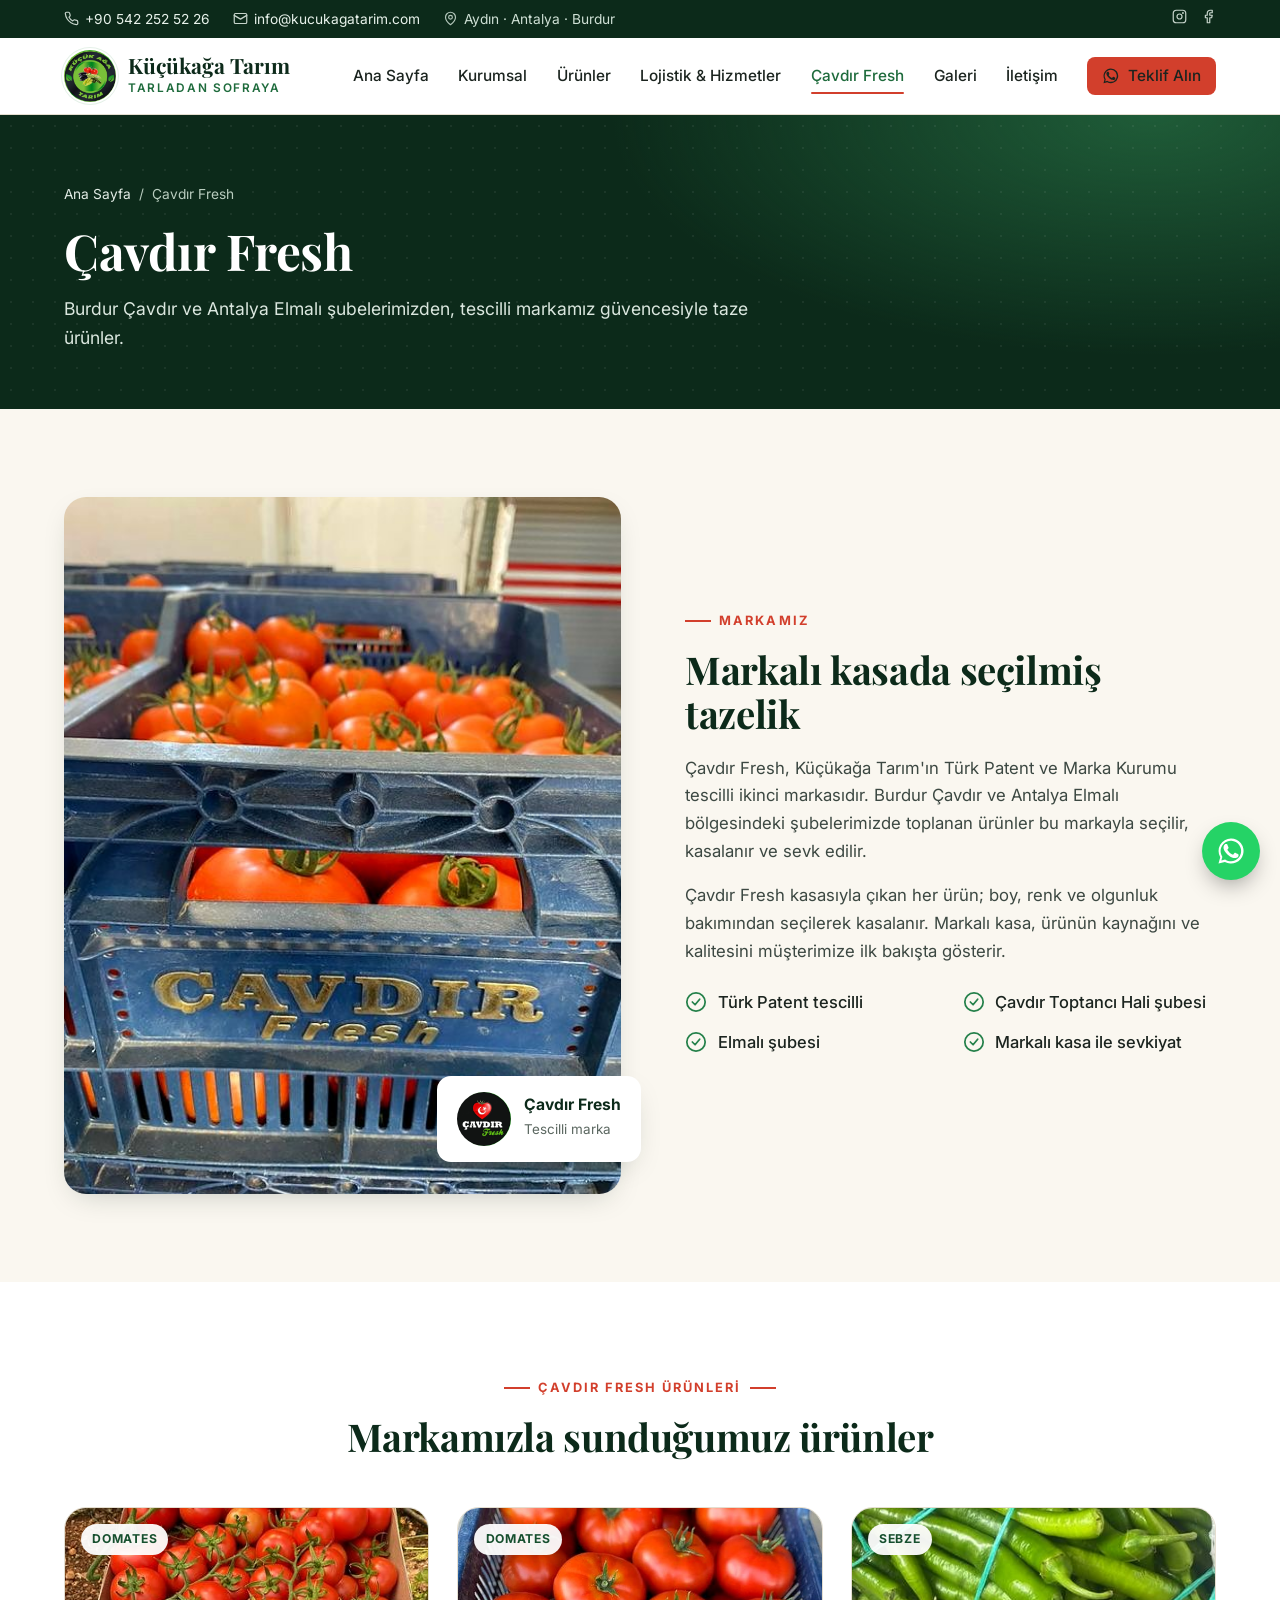
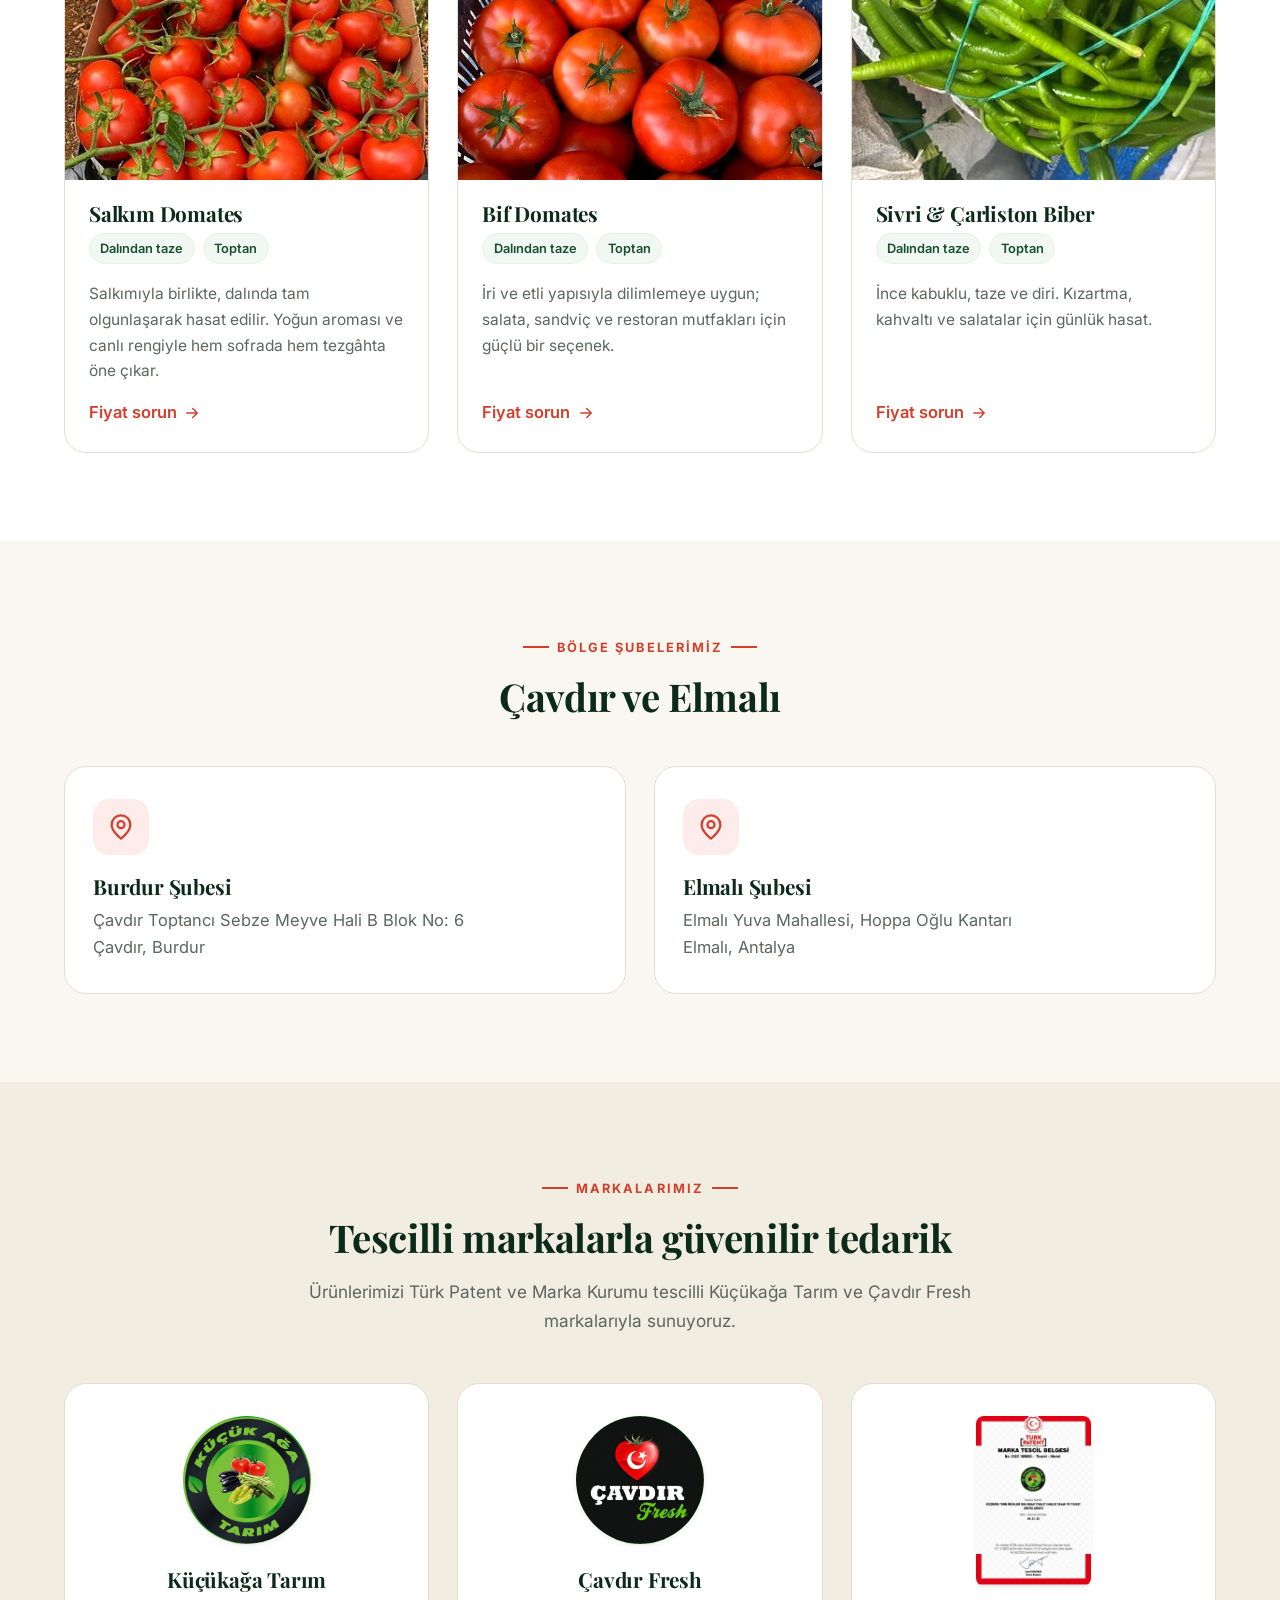
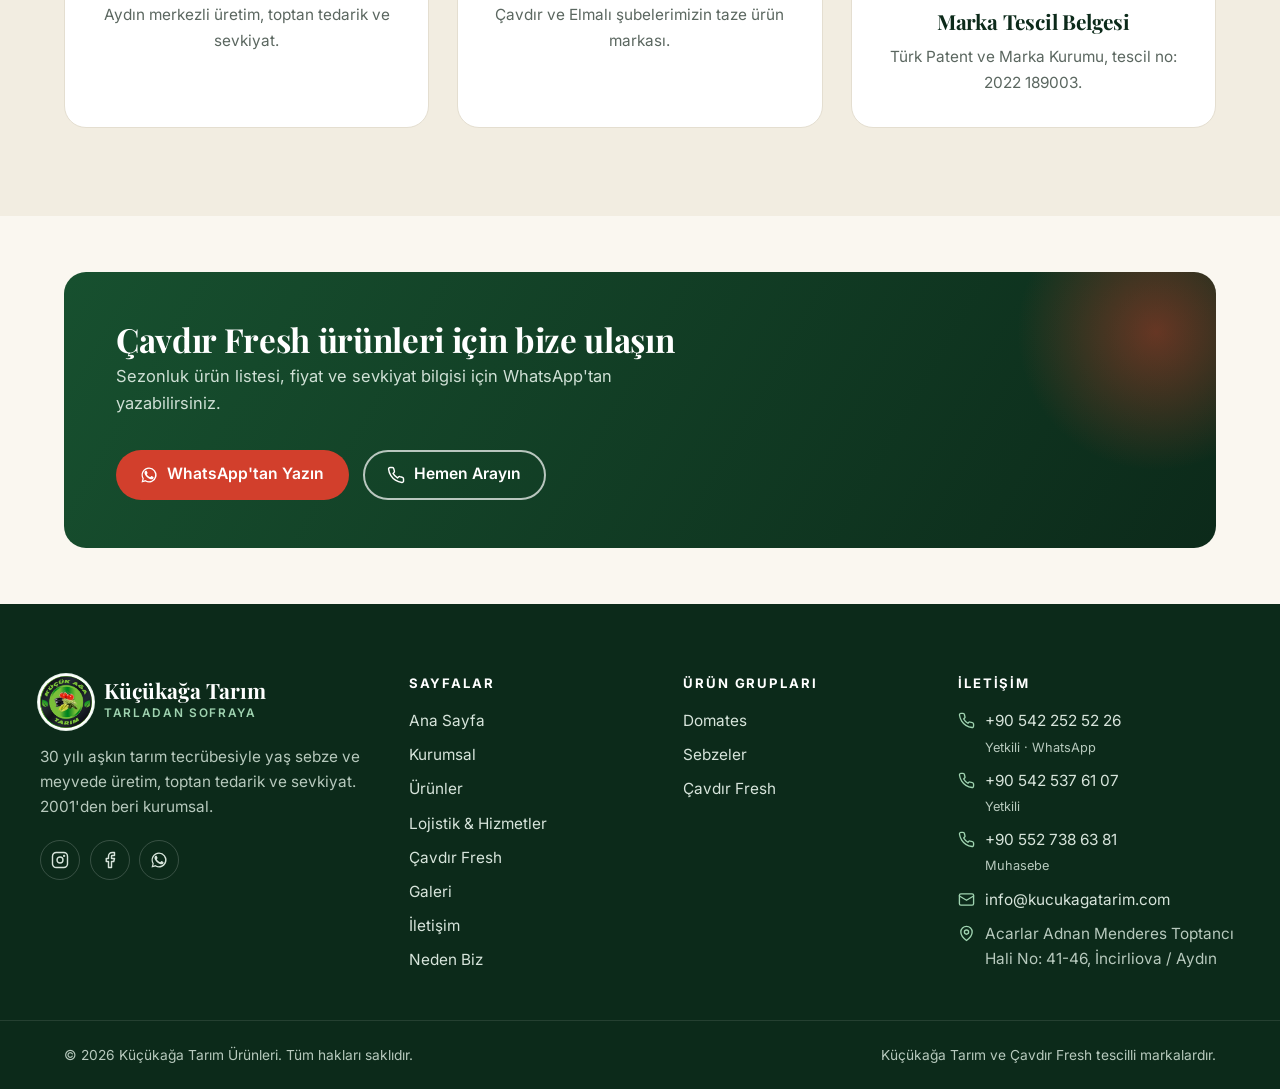
==== commit 0d99a9f3: "Meyveleri çıkar, seçkin fotoğraflarla sadeleştir - Elma, armut, narenciye ürünleri ve meyve kategori" ====
--- a/cavdir-fresh.html
+++ b/cavdir-fresh.html
@@ -4,13 +4,13 @@
   <meta charset="utf-8">
   <meta name="viewport" content="width=device-width, initial-scale=1">
   <title>Çavdır Fresh | Küçükağa Tarım&#x27;ın Tescilli Markası</title>
-  <meta name="description" content="Çavdır Fresh: Burdur Çavdır ve Antalya Elmalı yaylalarından elma, armut ve sezon ürünleri. Küçükağa Tarım&#x27;ın Türk Patent tescilli markası.">
+  <meta name="description" content="Çavdır Fresh: Burdur Çavdır ve Antalya Elmalı şubelerinden seçilmiş domates ve sebzeler. Küçükağa Tarım&#x27;ın Türk Patent tescilli markası.">
   <link rel="canonical" href="https://kucukagatarim.com/cavdir-fresh.html">
   <meta property="og:type" content="website">
   <meta property="og:locale" content="tr_TR">
   <meta property="og:site_name" content="Küçükağa Tarım">
   <meta property="og:title" content="Çavdır Fresh | Küçükağa Tarım&#x27;ın Tescilli Markası">
-  <meta property="og:description" content="Çavdır Fresh: Burdur Çavdır ve Antalya Elmalı yaylalarından elma, armut ve sezon ürünleri. Küçükağa Tarım&#x27;ın Türk Patent tescilli markası.">
+  <meta property="og:description" content="Çavdır Fresh: Burdur Çavdır ve Antalya Elmalı şubelerinden seçilmiş domates ve sebzeler. Küçükağa Tarım&#x27;ın Türk Patent tescilli markası.">
   <meta property="og:url" content="https://kucukagatarim.com/cavdir-fresh.html">
   <meta property="og:image" content="https://kucukagatarim.com/assets/img/cavdir-kasa.jpg">
   <meta name="twitter:card" content="summary_large_image">
@@ -63,7 +63,7 @@
   <div class="wrap">
     <nav class="breadcrumb" aria-label="Konum"><a href="index.html">Ana Sayfa</a><span aria-hidden="true">/</span><span>Çavdır Fresh</span></nav>
     <h1>Çavdır Fresh</h1>
-    <p>Burdur Çavdır ve Antalya Elmalı yaylalarından, tescilli markamız güvencesiyle taze ürünler.</p>
+    <p>Burdur Çavdır ve Antalya Elmalı şubelerimizden, tescilli markamız güvencesiyle taze ürünler.</p>
   </div>
 </section>
 <section class="section">
@@ -77,9 +77,9 @@
     </div>
     <div class="split-body reveal">
       <span class="eyebrow">Markamız</span>
-      <h2>Yayladan gelen tazelik</h2>
+      <h2>Markalı kasada seçilmiş tazelik</h2>
       <p>Çavdır Fresh, Küçükağa Tarım'ın Türk Patent ve Marka Kurumu tescilli ikinci markasıdır. Burdur Çavdır ve Antalya Elmalı bölgesindeki şubelerimizde toplanan ürünler bu markayla seçilir, kasalanır ve sevk edilir.</p>
-      <p>Yayla iklimi; elma, armut gibi meyvelere belirgin bir aroma ve renk kazandırır. Çavdır Fresh, bu bölgenin ürünlerini aynı özen ve kalite anlayışıyla müşterilerimize ulaştırmak için kuruldu.</p>
+      <p>Çavdır Fresh kasasıyla çıkan her ürün; boy, renk ve olgunluk bakımından seçilerek kasalanır. Markalı kasa, ürünün kaynağını ve kalitesini müşterimize ilk bakışta gösterir.</p>
       <ul class="checks">
         <li><svg viewBox="0 0 24 24" fill="none" stroke="currentColor" stroke-width="1.9" stroke-linecap="round" stroke-linejoin="round" aria-hidden="true"><circle cx="12" cy="12" r="10"/><path d="m8 12 3 3 5-6"/></svg>Türk Patent tescilli</li>
         <li><svg viewBox="0 0 24 24" fill="none" stroke="currentColor" stroke-width="1.9" stroke-linecap="round" stroke-linejoin="round" aria-hidden="true"><circle cx="12" cy="12" r="10"/><path d="m8 12 3 3 5-6"/></svg>Çavdır Toptancı Hali şubesi</li>
@@ -93,43 +93,43 @@
   <div class="wrap">
     <div class="section-head center reveal">
       <span class="eyebrow">Çavdır Fresh ürünleri</span>
-      <h2>Yayla meyveleri ve sezon ürünleri</h2>
+      <h2>Markamızla sunduğumuz ürünler</h2>
     </div>
     <div class="grid grid-3">
-      <article class="product reveal" id="elma">
-        <div class="product-img" data-full="assets/img/elma.jpg" data-caption="Elma">
-          <img src="assets/img/elma-sm.jpg" alt="Elma" width="720" height="960" loading="lazy" decoding="async">
-          <span class="tag">Meyve</span>
+      <article class="product reveal" id="salkim-domates">
+        <div class="product-img" data-full="assets/img/salkim-domates.jpg" data-caption="Salkım Domates">
+          <img src="assets/img/salkim-domates-sm.jpg" alt="Salkım Domates" width="720" height="960" loading="lazy" decoding="async">
+          <span class="tag">Domates</span>
         </div>
         <div class="product-body">
-          <h3>Elma</h3>
+          <h3>Salkım Domates</h3>
           <div class="product-meta"><span class="chip">Dalından taze</span><span class="chip">Toptan</span></div>
-          <p>Elmalı ve Çavdır yaylalarından, sezonunda toplanan aromatik elmalar.</p>
-          <a class="product-link" href="https://wa.me/905422525226?text=Elma%20için%20fiyat%20bilgisi%20almak%20istiyorum." target="_blank" rel="noopener">Fiyat sorun <svg viewBox="0 0 24 24" fill="none" stroke="currentColor" stroke-width="1.9" stroke-linecap="round" stroke-linejoin="round" aria-hidden="true"><path d="M5 12h14M13 6l6 6-6 6"/></svg></a>
+          <p>Salkımıyla birlikte, dalında tam olgunlaşarak hasat edilir. Yoğun aroması ve canlı rengiyle hem sofrada hem tezgâhta öne çıkar.</p>
+          <a class="product-link" href="https://wa.me/905422525226?text=Salkım%20Domates%20için%20fiyat%20bilgisi%20almak%20istiyorum." target="_blank" rel="noopener">Fiyat sorun <svg viewBox="0 0 24 24" fill="none" stroke="currentColor" stroke-width="1.9" stroke-linecap="round" stroke-linejoin="round" aria-hidden="true"><path d="M5 12h14M13 6l6 6-6 6"/></svg></a>
         </div>
       </article>
-      <article class="product reveal" id="armut">
-        <div class="product-img" data-full="assets/img/armut.jpg" data-caption="Armut">
-          <img src="assets/img/armut-sm.jpg" alt="Armut" width="720" height="960" loading="lazy" decoding="async">
-          <span class="tag">Meyve</span>
+      <article class="product reveal" id="bif-domates">
+        <div class="product-img" data-full="assets/img/bif-domates.jpg" data-caption="Bif Domates">
+          <img src="assets/img/bif-domates-sm.jpg" alt="Bif Domates" width="720" height="960" loading="lazy" decoding="async">
+          <span class="tag">Domates</span>
         </div>
         <div class="product-body">
-          <h3>Armut</h3>
+          <h3>Bif Domates</h3>
           <div class="product-meta"><span class="chip">Dalından taze</span><span class="chip">Toptan</span></div>
-          <p>Sulu ve aromatik sezon armutları; kasalı toptan tedarik.</p>
-          <a class="product-link" href="https://wa.me/905422525226?text=Armut%20için%20fiyat%20bilgisi%20almak%20istiyorum." target="_blank" rel="noopener">Fiyat sorun <svg viewBox="0 0 24 24" fill="none" stroke="currentColor" stroke-width="1.9" stroke-linecap="round" stroke-linejoin="round" aria-hidden="true"><path d="M5 12h14M13 6l6 6-6 6"/></svg></a>
+          <p>İri ve etli yapısıyla dilimlemeye uygun; salata, sandviç ve restoran mutfakları için güçlü bir seçenek.</p>
+          <a class="product-link" href="https://wa.me/905422525226?text=Bif%20Domates%20için%20fiyat%20bilgisi%20almak%20istiyorum." target="_blank" rel="noopener">Fiyat sorun <svg viewBox="0 0 24 24" fill="none" stroke="currentColor" stroke-width="1.9" stroke-linecap="round" stroke-linejoin="round" aria-hidden="true"><path d="M5 12h14M13 6l6 6-6 6"/></svg></a>
         </div>
       </article>
-      <article class="product reveal" id="narenciye-tir">
-        <div class="product-img" data-full="assets/img/narenciye-tir.jpg" data-caption="Narenciye">
-          <img src="assets/img/narenciye-tir-sm.jpg" alt="Narenciye" width="720" height="960" loading="lazy" decoding="async">
-          <span class="tag">Meyve</span>
+      <article class="product reveal" id="carliston-biber">
+        <div class="product-img" data-full="assets/img/carliston-biber.jpg" data-caption="Sivri &amp; Çarliston Biber">
+          <img src="assets/img/carliston-biber-sm.jpg" alt="Sivri &amp; Çarliston Biber" width="720" height="960" loading="lazy" decoding="async">
+          <span class="tag">Sebze</span>
         </div>
         <div class="product-body">
-          <h3>Narenciye</h3>
+          <h3>Sivri & Çarliston Biber</h3>
           <div class="product-meta"><span class="chip">Dalından taze</span><span class="chip">Toptan</span></div>
-          <p>Mandalina ve portakal başta olmak üzere sezonluk narenciye ürünleri.</p>
-          <a class="product-link" href="https://wa.me/905422525226?text=Narenciye%20için%20fiyat%20bilgisi%20almak%20istiyorum." target="_blank" rel="noopener">Fiyat sorun <svg viewBox="0 0 24 24" fill="none" stroke="currentColor" stroke-width="1.9" stroke-linecap="round" stroke-linejoin="round" aria-hidden="true"><path d="M5 12h14M13 6l6 6-6 6"/></svg></a>
+          <p>İnce kabuklu, taze ve diri. Kızartma, kahvaltı ve salatalar için günlük hasat.</p>
+          <a class="product-link" href="https://wa.me/905422525226?text=Sivri%20&amp;%20Çarliston%20Biber%20için%20fiyat%20bilgisi%20almak%20istiyorum." target="_blank" rel="noopener">Fiyat sorun <svg viewBox="0 0 24 24" fill="none" stroke="currentColor" stroke-width="1.9" stroke-linecap="round" stroke-linejoin="round" aria-hidden="true"><path d="M5 12h14M13 6l6 6-6 6"/></svg></a>
         </div>
       </article>
     </div>
@@ -171,7 +171,7 @@
       <div class="brand-card reveal">
         <img src="assets/img/cavdir-fresh-logo-sm.jpg" alt="Çavdır Fresh logosu" width="128" height="128" loading="lazy" decoding="async">
         <h3>Çavdır Fresh</h3>
-        <p>Çavdır ve Elmalı bölgesinden taze ürün markamız.</p>
+        <p>Çavdır ve Elmalı şubelerimizin taze ürün markası.</p>
       </div>
       <div class="brand-card doc reveal">
         <span data-full="assets/img/marka-tescil-belgesi.jpg" data-caption="Türk Patent marka tescil belgesi"><img src="assets/img/marka-tescil-belgesi-sm.jpg" alt="Türk Patent marka tescil belgesi" width="490" height="720" loading="lazy" decoding="async"></span>
@@ -216,7 +216,7 @@
     </div>
     <div>
       <h4>Ürün Grupları</h4>
-      <ul><li><a href="urunler.html#domates">Domates</a></li><li><a href="urunler.html#sebze">Sebzeler</a></li><li><a href="urunler.html#meyve">Meyveler</a></li><li><a href="cavdir-fresh.html">Çavdır Fresh</a></li></ul>
+      <ul><li><a href="urunler.html#domates">Domates</a></li><li><a href="urunler.html#sebze">Sebzeler</a></li><li><a href="cavdir-fresh.html">Çavdır Fresh</a></li></ul>
     </div>
     <div>
       <h4>İletişim</h4>
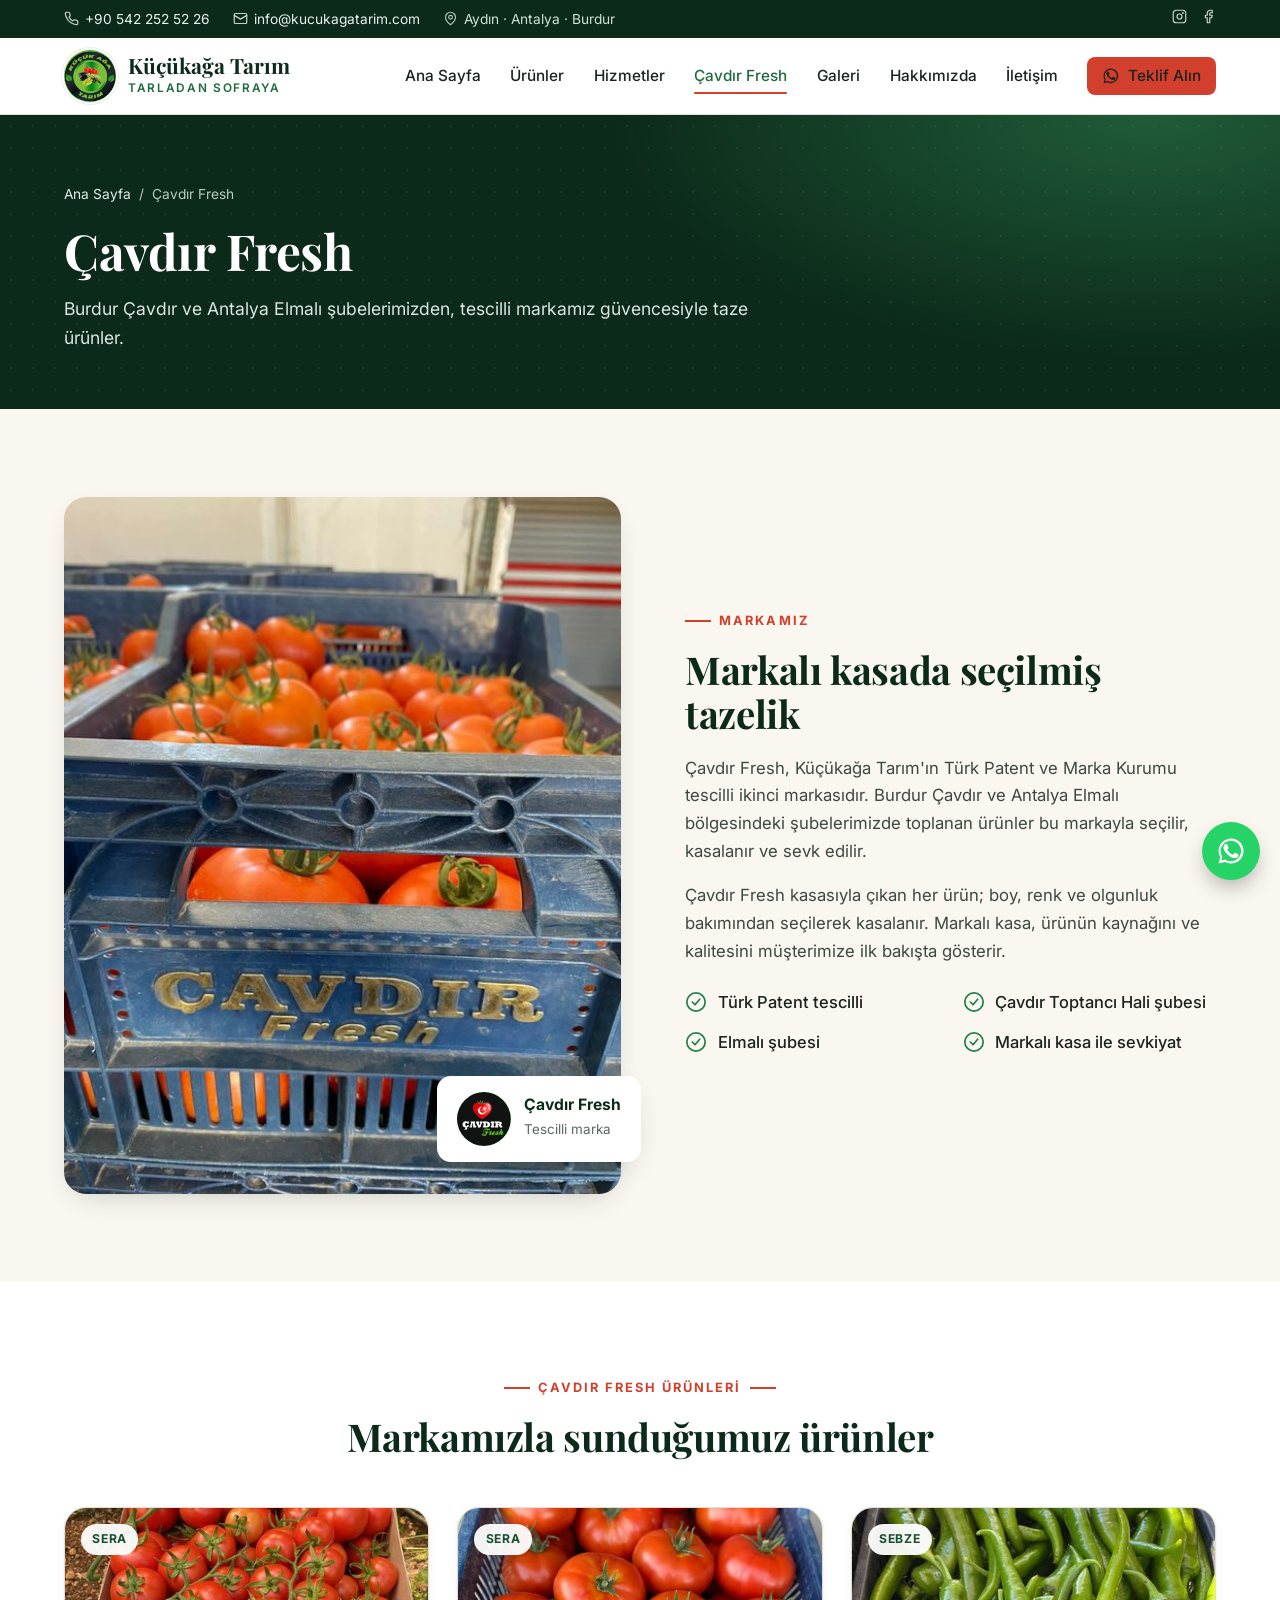
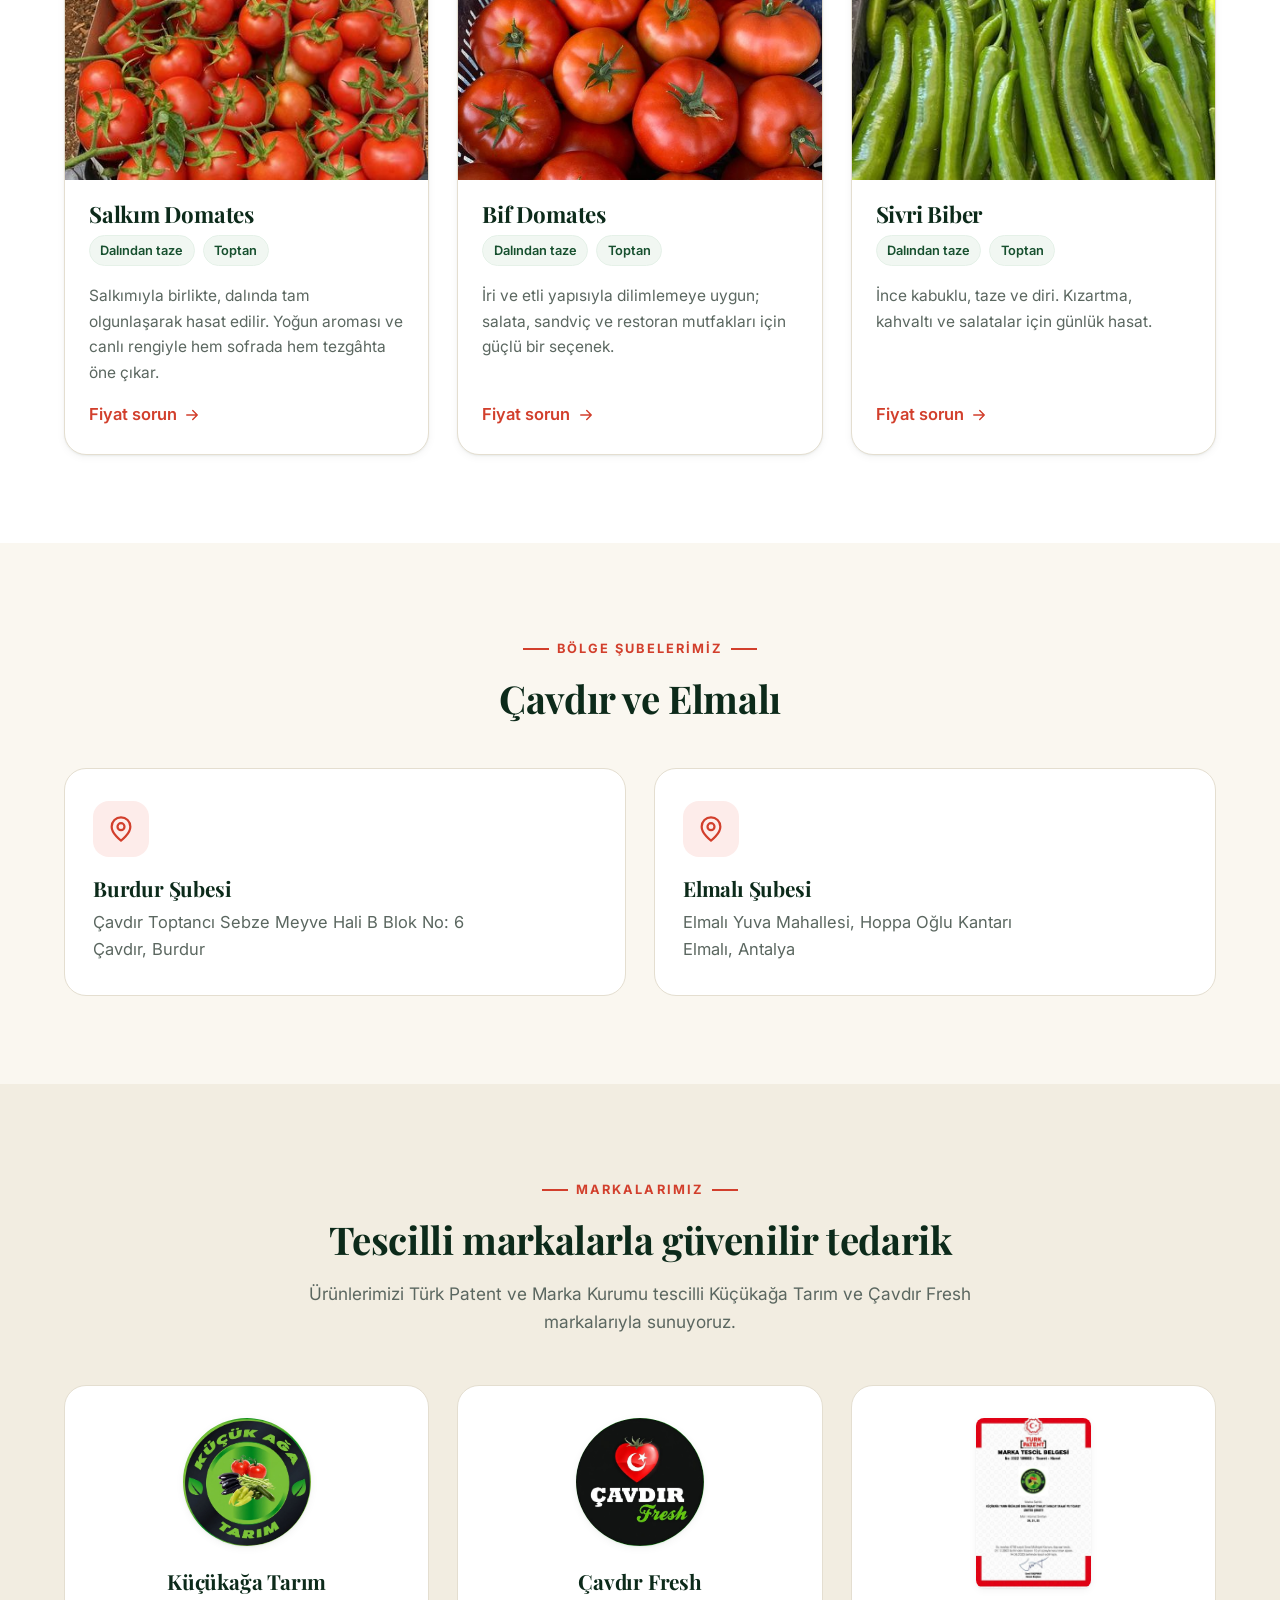
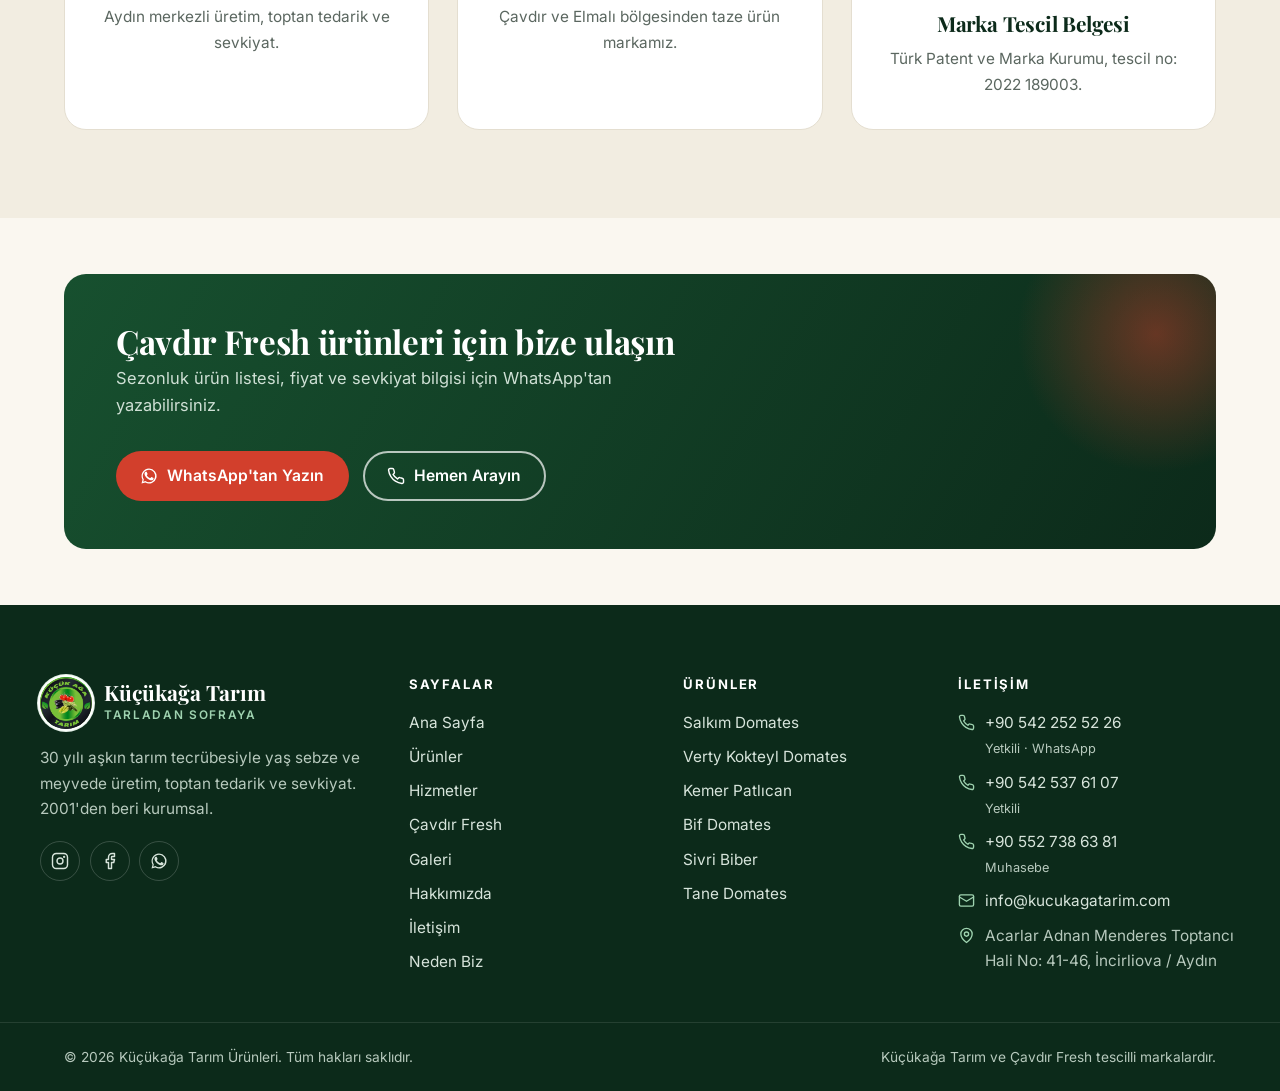
==== commit e8566a46: "Eski yapıya dön ve güzelleştir - Yayındaki tasarım temel alındı, Facebook fotoğrafları çıkarıldı, me" ====
--- a/cavdir-fresh.html
+++ b/cavdir-fresh.html
@@ -21,7 +21,7 @@
   <link rel="preconnect" href="https://fonts.googleapis.com">
   <link rel="preconnect" href="https://fonts.gstatic.com" crossorigin>
   <link rel="stylesheet" href="https://fonts.googleapis.com/css2?family=Inter:wght@400;500;600;700&family=Playfair+Display:ital,wght@0,600;0,700;1,600&display=swap">
-  <link rel="stylesheet" href="assets/css/site.css?v=20261118">
+  <link rel="stylesheet" href="assets/css/site.css?v=20261118b">
   <script type="application/ld+json">{"@context": "https://schema.org", "@type": "Organization", "name": "Küçükağa Tarım", "legalName": "Küçükağa Tarım Ürünleri Gıda İnşaat İthalat İhracat Sanayi ve Ticaret Ltd. Şti.", "url": "https://kucukagatarim.com/", "logo": "https://kucukagatarim.com/assets/img/logo.jpg", "email": "info@kucukagatarim.com", "foundingDate": "2001", "sameAs": ["https://www.instagram.com/kucuk_aga_tarim.aydin?igsh=cGRrMXJ0emNpb3h1", "https://www.facebook.com/share/18U8bR2U88/"], "contactPoint": [{"@type": "ContactPoint", "telephone": "+90-542-252-52-26", "contactType": "customer service", "areaServed": "TR", "availableLanguage": "Turkish"}], "address": {"@type": "PostalAddress", "streetAddress": "Acarlar Adnan Menderes Toptancı Hali No: 41-46", "addressLocality": "İncirliova", "addressRegion": "Aydın", "addressCountry": "TR"}}</script>
 </head>
 <body>
@@ -48,11 +48,11 @@
     <button class="menu-toggle" type="button" aria-label="Menüyü aç" aria-expanded="false" aria-controls="site-nav"><svg viewBox="0 0 24 24" fill="none" stroke="currentColor" stroke-width="1.9" stroke-linecap="round" stroke-linejoin="round" aria-hidden="true"><path d="M4 6h16M4 12h16M4 18h16"/></svg></button>
     <nav class="nav" id="site-nav" aria-label="Ana menü">
       <a href="index.html">Ana Sayfa</a>
-      <a href="hakkimizda.html">Kurumsal</a>
       <a href="urunler.html">Ürünler</a>
-      <a href="hizmetler.html">Lojistik & Hizmetler</a>
+      <a href="hizmetler.html">Hizmetler</a>
       <a href="cavdir-fresh.html" aria-current="page">Çavdır Fresh</a>
       <a href="galeri.html">Galeri</a>
+      <a href="hakkimizda.html">Hakkımızda</a>
       <a href="iletisim.html">İletişim</a>
       <a class="btn btn-primary header-cta" href="https://wa.me/905422525226" target="_blank" rel="noopener"><svg viewBox="0 0 24 24" fill="currentColor" aria-hidden="true"><path d="M17.5 14.4c-.3-.1-1.8-.9-2-1-.3-.1-.5-.1-.7.1-.2.3-.8 1-.9 1.2-.2.2-.3.2-.6.1-.3-.1-1.3-.5-2.4-1.5-.9-.8-1.5-1.8-1.7-2.1-.2-.3 0-.5.1-.6l.4-.5c.2-.2.2-.3.3-.5.1-.2 0-.4 0-.5l-.9-2.2c-.2-.6-.5-.5-.7-.5h-.6c-.2 0-.5.1-.8.4-.3.3-1 1-1 2.5s1.1 2.9 1.2 3.1c.1.2 2.1 3.2 5.1 4.5.7.3 1.3.5 1.7.6.7.2 1.4.2 1.9.1.6-.1 1.8-.7 2-1.4.2-.7.2-1.3.2-1.4-.1-.1-.3-.2-.6-.3Z"/><path d="M12 2a10 10 0 0 0-8.6 15L2 22l5.1-1.3A10 10 0 1 0 12 2Zm0 18.2c-1.6 0-3.1-.4-4.4-1.2l-.3-.2-3 .8.8-3-.2-.3A8.2 8.2 0 1 1 12 20.2Z"/></svg>Teklif Alın</a>
     </nav>
@@ -99,7 +99,7 @@
       <article class="product reveal" id="salkim-domates">
         <div class="product-img" data-full="assets/img/salkim-domates.jpg" data-caption="Salkım Domates">
           <img src="assets/img/salkim-domates-sm.jpg" alt="Salkım Domates" width="720" height="960" loading="lazy" decoding="async">
-          <span class="tag">Domates</span>
+          <span class="tag">Sera</span>
         </div>
         <div class="product-body">
           <h3>Salkım Domates</h3>
@@ -111,7 +111,7 @@
       <article class="product reveal" id="bif-domates">
         <div class="product-img" data-full="assets/img/bif-domates.jpg" data-caption="Bif Domates">
           <img src="assets/img/bif-domates-sm.jpg" alt="Bif Domates" width="720" height="960" loading="lazy" decoding="async">
-          <span class="tag">Domates</span>
+          <span class="tag">Sera</span>
         </div>
         <div class="product-body">
           <h3>Bif Domates</h3>
@@ -120,16 +120,16 @@
           <a class="product-link" href="https://wa.me/905422525226?text=Bif%20Domates%20için%20fiyat%20bilgisi%20almak%20istiyorum." target="_blank" rel="noopener">Fiyat sorun <svg viewBox="0 0 24 24" fill="none" stroke="currentColor" stroke-width="1.9" stroke-linecap="round" stroke-linejoin="round" aria-hidden="true"><path d="M5 12h14M13 6l6 6-6 6"/></svg></a>
         </div>
       </article>
-      <article class="product reveal" id="carliston-biber">
-        <div class="product-img" data-full="assets/img/carliston-biber.jpg" data-caption="Sivri &amp; Çarliston Biber">
-          <img src="assets/img/carliston-biber-sm.jpg" alt="Sivri &amp; Çarliston Biber" width="720" height="960" loading="lazy" decoding="async">
+      <article class="product reveal" id="sivri-biber">
+        <div class="product-img" data-full="assets/img/sivri-biber.jpg" data-caption="Sivri Biber">
+          <img src="assets/img/sivri-biber-sm.jpg" alt="Sivri Biber" width="720" height="960" loading="lazy" decoding="async">
           <span class="tag">Sebze</span>
         </div>
         <div class="product-body">
-          <h3>Sivri & Çarliston Biber</h3>
+          <h3>Sivri Biber</h3>
           <div class="product-meta"><span class="chip">Dalından taze</span><span class="chip">Toptan</span></div>
           <p>İnce kabuklu, taze ve diri. Kızartma, kahvaltı ve salatalar için günlük hasat.</p>
-          <a class="product-link" href="https://wa.me/905422525226?text=Sivri%20&amp;%20Çarliston%20Biber%20için%20fiyat%20bilgisi%20almak%20istiyorum." target="_blank" rel="noopener">Fiyat sorun <svg viewBox="0 0 24 24" fill="none" stroke="currentColor" stroke-width="1.9" stroke-linecap="round" stroke-linejoin="round" aria-hidden="true"><path d="M5 12h14M13 6l6 6-6 6"/></svg></a>
+          <a class="product-link" href="https://wa.me/905422525226?text=Sivri%20Biber%20için%20fiyat%20bilgisi%20almak%20istiyorum." target="_blank" rel="noopener">Fiyat sorun <svg viewBox="0 0 24 24" fill="none" stroke="currentColor" stroke-width="1.9" stroke-linecap="round" stroke-linejoin="round" aria-hidden="true"><path d="M5 12h14M13 6l6 6-6 6"/></svg></a>
         </div>
       </article>
     </div>
@@ -171,7 +171,7 @@
       <div class="brand-card reveal">
         <img src="assets/img/cavdir-fresh-logo-sm.jpg" alt="Çavdır Fresh logosu" width="128" height="128" loading="lazy" decoding="async">
         <h3>Çavdır Fresh</h3>
-        <p>Çavdır ve Elmalı şubelerimizin taze ürün markası.</p>
+        <p>Çavdır ve Elmalı bölgesinden taze ürün markamız.</p>
       </div>
       <div class="brand-card doc reveal">
         <span data-full="assets/img/marka-tescil-belgesi.jpg" data-caption="Türk Patent marka tescil belgesi"><img src="assets/img/marka-tescil-belgesi-sm.jpg" alt="Türk Patent marka tescil belgesi" width="490" height="720" loading="lazy" decoding="async"></span>
@@ -212,11 +212,11 @@
     </div>
     <div>
       <h4>Sayfalar</h4>
-      <ul><li><a href="index.html">Ana Sayfa</a></li><li><a href="hakkimizda.html">Kurumsal</a></li><li><a href="urunler.html">Ürünler</a></li><li><a href="hizmetler.html">Lojistik & Hizmetler</a></li><li><a href="cavdir-fresh.html">Çavdır Fresh</a></li><li><a href="galeri.html">Galeri</a></li><li><a href="iletisim.html">İletişim</a></li><li><a href="neden-biz.html">Neden Biz</a></li></ul>
+      <ul><li><a href="index.html">Ana Sayfa</a></li><li><a href="urunler.html">Ürünler</a></li><li><a href="hizmetler.html">Hizmetler</a></li><li><a href="cavdir-fresh.html">Çavdır Fresh</a></li><li><a href="galeri.html">Galeri</a></li><li><a href="hakkimizda.html">Hakkımızda</a></li><li><a href="iletisim.html">İletişim</a></li><li><a href="neden-biz.html">Neden Biz</a></li></ul>
     </div>
     <div>
-      <h4>Ürün Grupları</h4>
-      <ul><li><a href="urunler.html#domates">Domates</a></li><li><a href="urunler.html#sebze">Sebzeler</a></li><li><a href="cavdir-fresh.html">Çavdır Fresh</a></li></ul>
+      <h4>Ürünler</h4>
+      <ul><li><a href="urunler.html#salkim-domates">Salkım Domates</a></li><li><a href="urunler.html#verty-domates">Verty Kokteyl Domates</a></li><li><a href="urunler.html#kemer-patlican">Kemer Patlıcan</a></li><li><a href="urunler.html#bif-domates">Bif Domates</a></li><li><a href="urunler.html#sivri-biber">Sivri Biber</a></li><li><a href="urunler.html#tane-domates">Tane Domates</a></li></ul>
     </div>
     <div>
       <h4>İletişim</h4>
@@ -235,6 +235,6 @@
   </div>
 </footer>
 <a class="wa-float" href="https://wa.me/905422525226" target="_blank" rel="noopener" aria-label="WhatsApp ile yazın"><svg viewBox="0 0 24 24" fill="currentColor" aria-hidden="true"><path d="M17.5 14.4c-.3-.1-1.8-.9-2-1-.3-.1-.5-.1-.7.1-.2.3-.8 1-.9 1.2-.2.2-.3.2-.6.1-.3-.1-1.3-.5-2.4-1.5-.9-.8-1.5-1.8-1.7-2.1-.2-.3 0-.5.1-.6l.4-.5c.2-.2.2-.3.3-.5.1-.2 0-.4 0-.5l-.9-2.2c-.2-.6-.5-.5-.7-.5h-.6c-.2 0-.5.1-.8.4-.3.3-1 1-1 2.5s1.1 2.9 1.2 3.1c.1.2 2.1 3.2 5.1 4.5.7.3 1.3.5 1.7.6.7.2 1.4.2 1.9.1.6-.1 1.8-.7 2-1.4.2-.7.2-1.3.2-1.4-.1-.1-.3-.2-.6-.3Z"/><path d="M12 2a10 10 0 0 0-8.6 15L2 22l5.1-1.3A10 10 0 1 0 12 2Zm0 18.2c-1.6 0-3.1-.4-4.4-1.2l-.3-.2-3 .8.8-3-.2-.3A8.2 8.2 0 1 1 12 20.2Z"/></svg></a>
-<script src="assets/js/site.js?v=20261118" defer></script>
+<script src="assets/js/site.js?v=20261118b" defer></script>
 </body>
 </html>
--- a/assets/css/site.css
+++ b/assets/css/site.css
@@ -444,28 +444,6 @@
   *, *::before, *::after { transition-duration: .01ms !important; animation-duration: .01ms !important; }
 }
 .no-js .reveal { opacity: 1; transform: none; }
-
-/* ---------- Kurumsal eklemeler ---------- */
-.hero-full { min-height: min(88vh, 760px); display: flex; align-items: center; }
-.hero-full::before { opacity: 1; background: linear-gradient(100deg, rgba(8,30,18,.93) 0%, rgba(8,30,18,.75) 45%, rgba(8,30,18,.25) 100%); background-size: auto; }
-.hero-full .hero-bg { position: absolute; inset: 0; z-index: -2; }
-.hero-full .hero-bg img { width: 100%; height: 100%; object-fit: cover; object-position: center 55%; }
-.hero-full .wrap { display: block; }
-.hero-full .hero-inner { max-width: 660px; }
-
-.cats { display: grid; grid-template-columns: repeat(3, 1fr); gap: 1.5rem; }
-.cat-card { position: relative; display: block; border-radius: var(--radius-lg); overflow: hidden; aspect-ratio: 3/4; color: var(--white); isolation: isolate; }
-.cat-card img { position: absolute; inset: 0; width: 100%; height: 100%; object-fit: cover; z-index: -2; transition: transform .6s; }
-.cat-card::after { content: ""; position: absolute; inset: 0; z-index: -1; background: linear-gradient(180deg, rgba(0,0,0,0) 35%, rgba(8,30,18,.88) 100%); }
-.cat-card:hover img { transform: scale(1.05); }
-.cat-body { position: absolute; left: 0; right: 0; bottom: 0; padding: 1.75rem; display: grid; gap: .3rem; }
-.cat-body strong { font-family: var(--serif); font-size: 1.9rem; line-height: 1.1; }
-.cat-body span { color: #dbe7df; }
-.cat-body em { font-style: normal; font-weight: 600; color: #ffcfc6; display: inline-flex; align-items: center; gap: .4rem; margin-top: .4rem; }
-.cat-body em svg { width: 18px; height: 18px; }
-.cat-card:hover { color: var(--white); }
-@media (max-width: 860px) { .cats { grid-template-columns: 1fr; } .cat-card { aspect-ratio: 16/10; } }
-
 .mosaic { display: grid; grid-template-columns: 1.2fr 1fr; grid-template-rows: 1fr 1fr; gap: 1rem; height: 560px; }
 .mosaic > span { border-radius: var(--radius-lg); overflow: hidden; cursor: zoom-in; box-shadow: var(--shadow-md); }
 .mosaic img { width: 100%; height: 100%; object-fit: cover; transition: transform .5s; }
@@ -478,3 +456,18 @@
 .section-dark .checks svg { color: #9fd3b0; }
 .branch-card p { font-size: .95rem; }
 .brand-card h3 { margin-top: .25rem; }
+
+/* ---------- Ek cilalar ---------- */
+.hero h1 { letter-spacing: -.02em; }
+.hero-media .m1 { box-shadow: 0 40px 80px -30px rgba(0,0,0,.7); }
+.hero-media::after {
+  content: ""; position: absolute; right: -30px; bottom: -30px; width: 220px; height: 220px; border-radius: 50%; z-index: -1;
+  background: radial-gradient(circle, rgba(210,63,44,.35), transparent 70%);
+}
+.product { box-shadow: var(--shadow-sm); }
+.product-body h3 { font-size: 1.4rem; }
+.section-head h2 { position: relative; }
+.stat strong { letter-spacing: -.02em; }
+.feature .icon { transition: transform .3s; }
+.feature:hover .icon { transform: translateY(-3px) rotate(-4deg); }
+.cavdir-band { background: linear-gradient(135deg, var(--green-950), #1a4a2f); }
